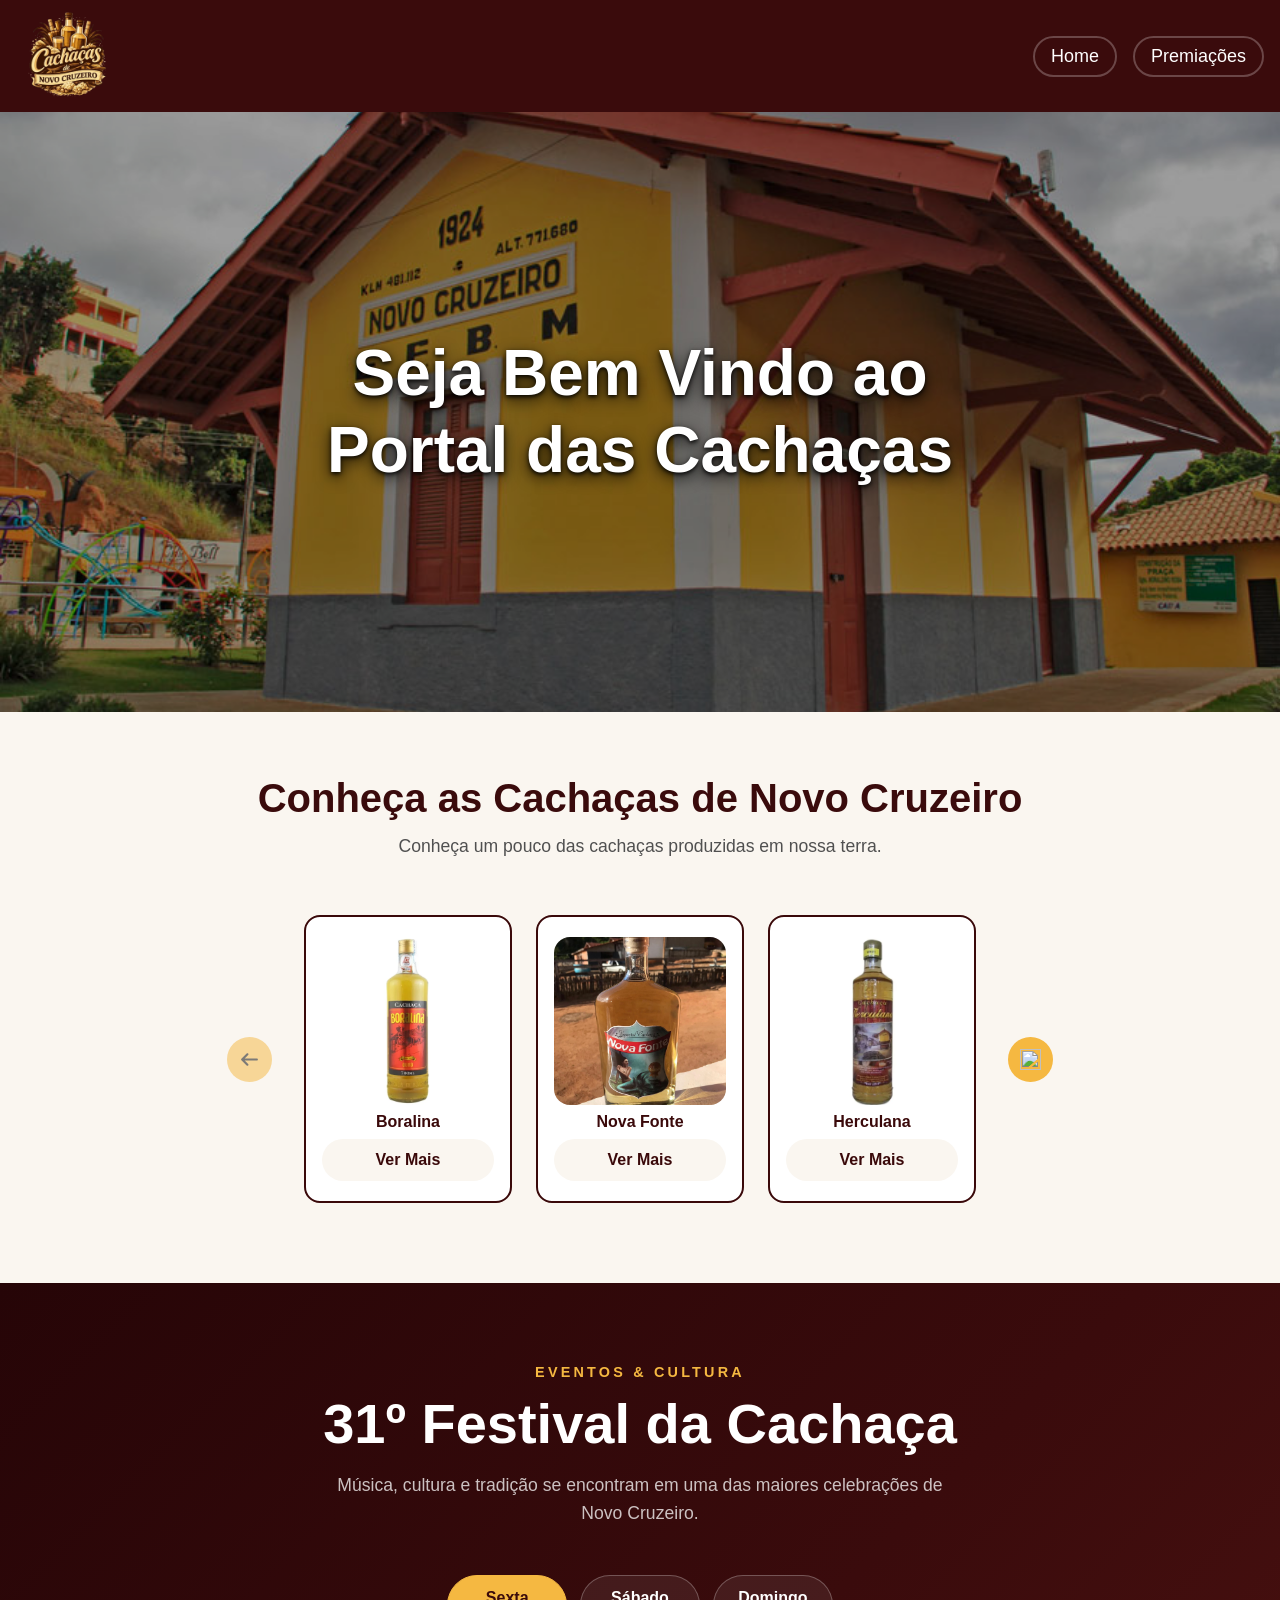
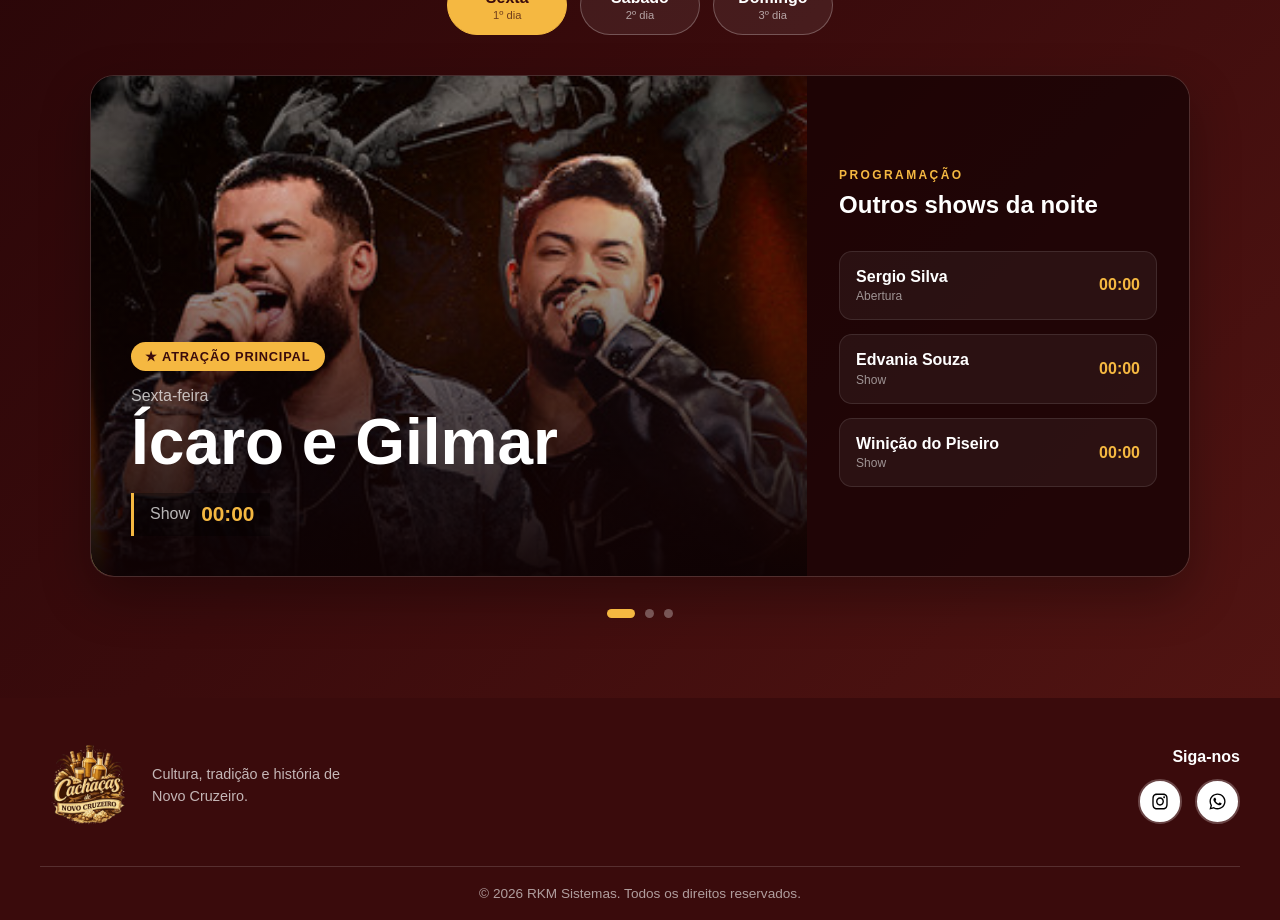
==== index.html @ fbee8ff4 "novos ajustes" ====
<!DOCTYPE html>
<html lang="pt-BR">

<head>
  <meta charset="UTF-8">

  <meta name="viewport" content="width=device-width, initial-scale=1.0">

  <title>Cachaças Novo Cruzeiro</title>
  <link rel="icon" href="./assets/img/logo.png" type="image/png"> 

  <link rel="stylesheet" href="assets/css/reset.css">

  <link rel="stylesheet" href="assets/css/style.css">

  <link rel="stylesheet" href="assets/css/responsivo.css">
</head>

<body>

  <!-- =========================
         HEADER
    ========================== -->

  <header class="header">

    <img src="./assets/img/logo.png" alt="Logo Cachaças Novo Cruzeiro">

    <nav>
      <ul class="menu">

        <li>
          <a href="../cachacas-main/index.html">
            Home
          </a>
        </li>

        <li>
          <a href="../cachacas-main/pages/premiation/premiation.php">
            Premiações
          </a>
        </li>

      </ul>
    </nav>

  </header>


  <!-- =========================
         CONTEÚDO PRINCIPAL
    ========================== -->

  <main class="desktop">

    <!-- =========================
             BANNER
        ========================== -->

    <section class="banner">

      <img src="./assets/img/Estação---antiga-EFBM---9692.jpg" alt="Estação antiga de Novo Cruzeiro">

      <h1 id="frase-dinamica">
        Seja Bem Vindo ao Portal das Cachaças
      </h1>

    </section>


    <!-- =========================
             SEÇÃO DAS CACHAÇAS
        ========================== -->

    <section class="cachacas-area">

      <div class="titulo-cachacas">

        <h2>
          Conheça as Cachaças de Novo Cruzeiro
        </h2>

        <p>
          Conheça um pouco das cachaças produzidas em nossa terra.
        </p>

      </div>


      <div class="container">

        <!-- SETA ESQUERDA -->

        <button class="go-back" type="button" aria-label="Ver cachaças anteriores">

          <img src="../cachacas-main/assets/icons/arrow-left.svg" alt="">

        </button>


        <!-- CARDS -->

        <section class="cachacas-section">

          <!-- BORALINA -->

          <article class="cards" style="--i: 1" id="cachacas">

            <img src="./assets/img/cachaca-boralina.webp" alt="Imagem da cachaça Boralina">

            <span>
              Boralina
            </span>

            <a class="ver-mais" href="./boralina.php">
              Ver Mais
            </a>

          </article>


          <!-- NOVA FONTE -->

          <article class="cards" style="--i: 2">

            <img src="./assets/img/cachaça-nova-fonte.jpg" alt="Imagem da cachaça Nova Fonte">

            <span>
              Nova Fonte
            </span>

            <a class="ver-mais" href="nova-fonte.php">
              Ver Mais
            </a>

          </article>


          <!-- HERCULANA -->

          <article class="cards" style="--i: 3">

            <img src="./assets/img/cachaca-herculana.webp" alt="Imagem da cachaça Herculana">

            <span>
              Herculana
            </span>

            <a class="ver-mais" href="./herculana.php">
              Ver Mais
            </a>

          </article>


          <!-- FORMOSINHA -->

          <article class="cards" style="--i: 4">

            <img src="./assets/img/cachaca-formosinha.jpg" alt="Imagem da cachaça Formosinha">

            <span>
              Formosinha
            </span>

            <a class="ver-mais" href="./formosinha.php">
              Ver Mais
            </a>

          </article>


          <!-- CARVALHO DE MINAS -->

          <article class="cards" style="--i: 5">

            <img src="./assets/img/cachaca-carvalho-de-minas.jpg" alt="Imagem da cachaça Carvalho de Minas">

            <span>
              Carvalho de Minas
            </span>

            <a class="ver-mais" href="./carvalho-minas.php">
              Ver Mais
            </a>

          </article>


          <!-- RIBEIRINHA -->

          <article class="cards" style="--i: 6">

            <img src="./assets/img/cachaca-ribeirinha.jpg" alt="Imagem da cachaça Ribeirinha">

            <span>
              Ribeirinha
            </span>

            <a class="ver-mais" href="./ribeirinha.php">
              Ver Mais
            </a>

          </article>

        </section>


        <!-- SETA DIREITA -->

        <button class="go-forward" type="button" aria-label="Ver próximas cachaças">

          <img src="../cachacas-main/assets/icons/arrow-right.svg" alt="">

        </button>

      </div>

    </section>

   <!-- =========================
     31º FESTIVAL DA CACHAÇA
========================== -->

<section class="festival-section" id="festival">

    <div class="festival-header">

        <span class="festival-subtitulo">
            Eventos & Cultura
        </span>

        <h2>
            31º Festival da Cachaça
        </h2>

        <p>
            Música, cultura e tradição se encontram em uma das
            maiores celebrações de Novo Cruzeiro.
        </p>

    </div>


    <!-- DIAS DO FESTIVAL -->

    <div
    class="festival-days"
    role="tablist"
    aria-label="Dias do Festival da Cachaça"
>

    <button
        class="festival-day active"
        type="button"
        data-festival-index="0"
    >
        <span>Sexta</span>
        <small>1º dia</small>
    </button>

    <button
        class="festival-day"
        type="button"
        data-festival-index="1"
    >
        <span>Sábado</span>
        <small>2º dia</small>
    </button>

    <button
        class="festival-day"
        type="button"
        data-festival-index="2"
    >
        <span>Domingo</span>
        <small>3º dia</small>
    </button>

</div>

    <!-- PROGRAMAÇÃO -->

    <div
        class="festival-showcase"
        id="festival-showcase"
        aria-live="polite"
    >

        <!-- ATRAÇÃO PRINCIPAL -->

        <div class="festival-main">

            <img
                id="festival-main-image"
                src="./assets/img/artistas/artista-quinta.jpg"
                alt="Atração principal do primeiro dia do festival"
            >

            <div class="festival-main-overlay"></div>


            <div class="festival-main-content">

                <span class="festival-badge">
                    ★ Atração principal
                </span>

                <p
                    class="festival-current-day"
                    id="festival-current-day"
                >
                    Quinta-feira
                </p>

                <h3 id="festival-main-name">
                    Nome do Artista Principal
                </h3>

                <div class="festival-time">

                    <span>
                        Show
                    </span>

                    <strong id="festival-main-time">
                        23:30
                    </strong>

                </div>

            </div>

        </div>


        <!-- OUTRAS ATRAÇÕES -->

        <div class="festival-other-shows">

            <div class="festival-other-header">

                <span>
                    Programação
                </span>

                <h3>
                    Outros shows da noite
                </h3>

            </div>


            <div
                class="festival-lineup"
                id="festival-lineup"
            >

                <!-- JavaScript coloca os artistas aqui -->

            </div>

        </div>

    </div>


    <!-- INDICADORES -->
<div class="festival-indicators">

    <button
        class="festival-indicator active"
        type="button"
        data-festival-index="0"
        aria-label="Ver sexta-feira"
    ></button>

    <button
        class="festival-indicator"
        type="button"
        data-festival-index="1"
        aria-label="Ver sábado"
    ></button>

    <button
        class="festival-indicator"
        type="button"
        data-festival-index="2"
        aria-label="Ver domingo"
    ></button>

</div>

</section>

  </main>


  <!-- =========================
         FOOTER
    ========================== -->

  <footer class="footer">

    <div class="footer-content">

        <div class="footer-brand">

            <img
                src="./assets/img/logo.png"
                alt="Logo Cachaças Novo Cruzeiro"
            >

            <p>
                Cultura, tradição e história
                de Novo Cruzeiro.
            </p>

        </div>


        <div class="footer-social">

            <h2>
                Siga-nos
            </h2>

            <nav class="social">

                <a
                    href="https://www.instagram.com/rkmsistemas?igsi=MTI2MW9oZWFxM2pxcg%3D%3D" target="_blank"
                    aria-label="Instagram"
                >
                    <img
                        src="./assets/icons/instagram.svg"
                        alt=""
                    >
                </a>

                <a
                    href="https://wa.me/5533988326434?text=Ol%C3%A1!%20Vim%20pelo%20site%20das%20cacha%C3%A7as!%20Gostaria%20de%20mais%20algumas%20infoma%C3%A7%C3%B5es." target="_blank"
                    aria-label="WhatsApp"
                >
                    <img
                        src="./assets/icons/whatsapp.svg"
                        alt=""
                    >
                </a>

            </nav>

        </div>

    </div>


    <div class="footer-bottom">

        <p>
            © 2026 RKM Sistemas.
            Todos os direitos reservados.
        </p>

    </div>

</footer>


  <script src="./assets/js/script.js"></script>
  <script src="./assets/js/eventos.js"></script>

</body>

</html>
---- assets/css/style.css ----
/* =========================
   ANIMAÇÕES
========================= */

@keyframes fade-in {

    from {
        opacity: 0;
        transform: translateX(25rem);
    }

    to {
        opacity: 1;
        transform: translateX(0);
    }

}


/* =========================
   CONFIGURAÇÕES GERAIS
========================= */

html,
body {
    min-height: 100%;
}

body {
    min-height: 100vh;

    display: flex;
    flex-direction: column;

    background-color: rgb(250, 246, 240);
}

main {
    flex: 1;
    width: 100%;
}

main.smartphone {
    display: none;
}


/* =========================
   HEADER
========================= */

.header {

    width: 100%;
    height: 7rem;

    display: flex;
    justify-content: space-between;
    align-items: center;

    padding-inline: 1rem;

    background-color: rgb(58, 11, 12);

    position: relative;
    z-index: 10;
}


.header > img {

    width: 6.4rem;

}


.header nav .menu {

    display: flex;
    align-items: center;

    gap: 1rem;

}


.header nav .menu li {

    list-style: none;

}


.header nav .menu a {

    display: block;

    padding: 0.5rem 1rem;

    border: 2px solid rgb(107, 70, 71);

    border-radius: 1.5rem;

    background-color: rgb(58, 11, 12);

    color: white;

    font-size: 1.125rem;

    text-decoration: none;

    transition:
        transform 0.1s ease-in-out,
        box-shadow 0.1s ease-in-out,
        color 0.1s ease-in-out;
}


.header nav .menu a:hover {

    transform: scale(1.05);

    box-shadow:
        4px 4px 5px
        rgba(255, 255, 255, 0.2);

    color: rgb(245, 184, 65);

}


/* =========================
   BANNER
========================= */

.banner {

    position: relative;

    width: 100%;

    height: 600px;

    overflow: hidden;

    display: flex;
    align-items: center;
    justify-content: center;

    text-align: center;

}


/* IMAGEM DO BANNER */

.banner > img {

    position: absolute;

    inset: 0;

    width: 100%;
    height: 100%;

    object-fit: cover;

    object-position: center;

    z-index: 0;

}


/* CAMADA ESCURA */

.banner::before {

    content: "";

    position: absolute;

    inset: 0;

    width: 100%;
    height: 100%;

    background:
        rgba(0, 0, 0, 0.38);

    z-index: 1;

}


/* TEXTO DO BANNER */

#frase-dinamica {

    position: relative;

    z-index: 2;

    width: 800px;
    max-width: 90%;

    margin: 0 auto;

    padding: 1rem;

    color: white;

    font-size:
        clamp(2rem, 5vw, 4rem);

    font-weight: bold;

    line-height: 1.2;

    text-shadow:
        0 2px 4px
        rgba(0, 0, 0, 0.9),

        0 5px 15px
        rgba(0, 0, 0, 0.8);

    transition:
        opacity 0.5s ease,
        transform 0.5s ease;

}


/* usado pelo JavaScript
   para troca das frases */

#frase-dinamica.fade-out {

    opacity: 0;

    transform:
        translateY(10px);

}


/* =========================
   ÁREA DAS CACHAÇAS
========================= */

.cachacas-area {

    width: 100%;

    padding:
        4rem 1rem;

    background-color:
        rgb(250, 246, 240);

}


/* =========================
   TÍTULO DA SEÇÃO
========================= */

.titulo-cachacas {

    width: 100%;

    max-width: 900px;

    margin:
        0 auto 2.5rem;

    text-align: center;

}


.titulo-cachacas h2 {

    margin-bottom: 0.75rem;

    color:
        rgb(58, 11, 12);

    font-size:
        clamp(1.8rem, 4vw, 2.5rem);

}


.titulo-cachacas p {

    color:
        rgb(80, 80, 80);

    font-size: 1.1rem;

    line-height: 1.5;

}


/* =========================
   CONTAINER DO CARROSSEL
========================= */

.cachacas-area .container {

    width: 100%;

    display: flex;

    justify-content: center;
    align-items: center;

    gap: 1rem;

    margin: 0 auto;


}


/* =========================
   BOTÕES DE NAVEGAÇÃO
========================= */

.go-back,
.go-forward {

    flex-shrink: 0;

    width: 2.8rem;
    height: 2.8rem;

    padding: 0.6rem;

    display: flex;
    justify-content: center;
    align-items: center;

    border: 2px solid transparent;

    border-radius: 50%;

    background-color:
        rgb(245, 184, 65);

    cursor: pointer;

    transition:
        transform 0.15s ease,
        border-color 0.15s ease,
        box-shadow 0.15s ease;

}


.go-back img,
.go-forward img {

    width: 100%;
    height: 100%;

}


.go-back:hover,
.go-forward:hover {

    transform: scale(1.1);

    border-color:
        rgb(58, 11, 12);

    box-shadow:
        0 3px 8px
        rgba(0, 0, 0, 0.2);

}


/* =========================
   SEÇÃO DOS CARDS
========================= */

.cachacas-section {

    display: flex;

    gap: 1.5rem;

    overflow: hidden;

    max-width: 45rem;

    padding: 1rem;

}


/* =========================
   CARDS
========================= */

.cards {

    flex:
        0 0
        calc(33.333% - 1rem);

    min-width: 13rem;

    height: 18rem;

    padding:
        1.25rem 1rem;

    display: flex;
    flex-direction: column;
    align-items: center;

    border:
        2px solid
        rgb(58, 9, 10);

    border-radius: 1rem;

    background-color: white;

    transition:
        transform 0.15s ease,
        box-shadow 0.15s ease;

}


.cards:hover {

    transform:
        translateY(-3px);

    box-shadow:
        4px 4px 10px
        rgba(0, 0, 0, 0.15);

}


/* =========================
   ANIMAÇÃO DOS CARDS
========================= */

.cards.fade-in {

    opacity: 0;

    animation:
        fade-in
        0.4s
        ease-in-out
        forwards;

}


/* =========================
   IMAGEM DOS CARDS
========================= */

.cards > img {

    width: 100%;

    height: 10.5rem;

    object-fit: cover;

    border-radius: 1rem;

    margin-bottom: 0.5rem;

}


/* =========================
   NOME DA CACHAÇA
========================= */

.cards span {

    color:
        rgb(58, 9, 10);

    font-size: 1rem;

    font-weight: bold;

    text-align: center;

}


/* =========================
   BOTÃO VER MAIS
========================= */

.ver-mais {

    width: 100%;

    margin-top: 0.5rem;

    padding:
        0.75rem 1rem;

    border: none;

    border-radius: 1.5rem;

    background-color:
        rgb(250, 246, 240);

    color:
        rgb(58, 9, 10);

    font-weight: bold;

    text-align: center;

    text-decoration: none;

    transition:
        background-color 0.15s ease,
        transform 0.15s ease,
        box-shadow 0.15s ease,
        color 0.15s ease;

}


.ver-mais:hover {

    background-color:
        rgb(58, 11, 12);

    color: white;

    transform:
        scale(1.05);

    box-shadow:
        4px 4px 5px
        rgba(0, 0, 0, 0.3);

}


/* ==========================================
   FESTIVAL DA CACHAÇA
========================================== */

.festival-section {

    width: 100%;

    padding: 5rem 1.5rem;

    background:
        linear-gradient(
            135deg,
            rgb(38, 5, 7),
            rgb(58, 11, 12),
            rgb(81, 20, 18)
        );

    color: white;

    overflow: hidden;
}


/* ==========================================
   CABEÇALHO
========================================== */

.festival-header {

    width: 100%;

    max-width: 900px;

    margin:
        0 auto 3rem;

    text-align: center;
}


.festival-subtitulo {

    display: inline-block;

    margin-bottom: 0.8rem;

    color:
        rgb(245, 184, 65);

    font-size: 0.9rem;

    font-weight: bold;

    text-transform: uppercase;

    letter-spacing: 0.2rem;
}


.festival-header h2 {

    margin-bottom: 1rem;

    color: white;

    font-size:
        clamp(2rem, 5vw, 3.5rem);

    line-height: 1.1;
}


.festival-header p {

    max-width: 650px;

    margin: 0 auto;

    color:
        rgba(255, 255, 255, 0.75);

    font-size: 1.1rem;

    line-height: 1.6;
}


/* ==========================================
   BOTÕES DOS DIAS
========================================== */

.festival-days {

    max-width: 900px;

    margin:
        0 auto 2.5rem;

    display: flex;

    justify-content: center;

    gap: 0.8rem;

    flex-wrap: wrap;
}


.festival-day {

    min-width: 120px;

    padding:
        0.8rem 1.4rem;

    border:
        1px solid
        rgba(255, 255, 255, 0.25);

    border-radius: 2rem;

    background:
        rgba(255, 255, 255, 0.07);

    color: white;

    cursor: pointer;

    display: flex;

    flex-direction: column;

    align-items: center;

    transition:
        background-color 0.25s ease,
        color 0.25s ease,
        transform 0.25s ease,
        border-color 0.25s ease;
}


.festival-day span {

    font-size: 1rem;

    font-weight: bold;
}


.festival-day small {

    margin-top: 0.15rem;

    color:
        rgba(255, 255, 255, 0.6);

    font-size: 0.7rem;
}


.festival-day:hover {

    transform:
        translateY(-3px);

    border-color:
        rgb(245, 184, 65);
}


.festival-day.active {

    background:
        rgb(245, 184, 65);

    border-color:
        rgb(245, 184, 65);

    color:
        rgb(58, 11, 12);
}


.festival-day.active small {

    color:
        rgba(58, 11, 12, 0.7);
}


/* ==========================================
   CONTEÚDO PRINCIPAL
========================================== */

.festival-showcase {

    width: 100%;

    max-width: 1100px;

    min-height: 500px;

    margin: 0 auto;

    display: grid;

    grid-template-columns:
        1.5fr 0.8fr;

    overflow: hidden;

    border:
        1px solid
        rgba(255, 255, 255, 0.15);

    border-radius: 1.5rem;

    background:
        rgba(0, 0, 0, 0.25);

    box-shadow:
        0 20px 50px
        rgba(0, 0, 0, 0.3);
}


/* ==========================================
   ATRAÇÃO PRINCIPAL
========================================== */

.festival-main {

    position: relative;

    min-height: 500px;

    overflow: hidden;
}


.festival-main > img {

    position: absolute;

    inset: 0;

    width: 100%;

    height: 100%;

    object-fit: cover;

    object-position: center;

    transition:
        transform 0.8s ease,
        opacity 0.4s ease;
}


.festival-main-overlay {

    position: absolute;

    inset: 0;

    background:
        linear-gradient(
            to top,
            rgba(15, 2, 3, 0.98) 0%,
            rgba(15, 2, 3, 0.65) 40%,
            rgba(15, 2, 3, 0.15) 80%
        );
}


.festival-main-content {

    position: absolute;

    left: 0;

    bottom: 0;

    z-index: 2;

    width: 100%;

    padding:
        2.5rem;

    transition:
        opacity 0.35s ease,
        transform 0.35s ease;
}


.festival-badge {

    display: inline-block;

    margin-bottom: 1rem;

    padding:
        0.45rem 0.9rem;

    border-radius: 2rem;

    background:
        rgb(245, 184, 65);

    color:
        rgb(58, 11, 12);

    font-size: 0.8rem;

    font-weight: bold;

    text-transform: uppercase;

    letter-spacing: 0.05rem;
}


.festival-current-day {

    margin-bottom: 0.3rem;

    color:
        rgba(255, 255, 255, 0.7);

    font-size: 1rem;
}


.festival-main-content h3 {

    max-width: 650px;

    margin-bottom: 1.2rem;

    color: white;

    font-size:
        clamp(2rem, 5vw, 4rem);

    line-height: 1;
}


/* ==========================================
   HORÁRIO
========================================== */

.festival-time {

    display: inline-flex;

    align-items: center;

    gap: 0.7rem;

    padding:
        0.6rem 1rem;

    border-left:
        3px solid
        rgb(245, 184, 65);

    background:
        rgba(0, 0, 0, 0.3);
}


.festival-time span {

    color:
        rgba(255, 255, 255, 0.7);
}


.festival-time strong {

    color:
        rgb(245, 184, 65);

    font-size: 1.3rem;
}


/* ==========================================
   OUTRAS ATRAÇÕES
========================================== */

.festival-other-shows {

    padding:
        2.5rem 2rem;

    background:
        rgba(26, 3, 5, 0.75);

    display: flex;

    flex-direction: column;

    justify-content: center;
}


.festival-other-header {

    margin-bottom: 2rem;
}


.festival-other-header > span {

    color:
        rgb(245, 184, 65);

    font-size: 0.75rem;

    font-weight: bold;

    text-transform: uppercase;

    letter-spacing: 0.15rem;
}


.festival-other-header h3 {

    margin-top: 0.5rem;

    color: white;

    font-size: 1.5rem;
}


/* ==========================================
   LISTA DE SHOWS
========================================== */

.festival-lineup {

    display: flex;

    flex-direction: column;

    gap: 0.9rem;
}


.festival-artist {

    padding:
        1rem;

    display: flex;

    align-items: center;

    justify-content: space-between;

    gap: 1rem;

    border:
        1px solid
        rgba(255, 255, 255, 0.1);

    border-radius: 0.8rem;

    background:
        rgba(255, 255, 255, 0.05);

    opacity: 0;

    transform:
        translateX(25px);

    animation:
        festivalArtistEntry
        0.45s ease
        forwards;
}


.festival-artist:hover {

    border-color:
        rgba(245, 184, 65, 0.5);

    background:
        rgba(245, 184, 65, 0.08);
}


.festival-artist-name {

    display: flex;

    flex-direction: column;

    gap: 0.2rem;
}


.festival-artist-name strong {

    color: white;

    font-size: 1rem;
}


.festival-artist-name span {

    color:
        rgba(255, 255, 255, 0.55);

    font-size: 0.75rem;
}


.festival-artist-time {

    color:
        rgb(245, 184, 65);

    font-weight: bold;

    white-space: nowrap;
}


/* ==========================================
   ANIMAÇÃO DOS ARTISTAS
========================================== */

@keyframes festivalArtistEntry {

    from {

        opacity: 0;

        transform:
            translateX(25px);

    }

    to {

        opacity: 1;

        transform:
            translateX(0);

    }

}


/* ==========================================
   TROCA DO DIA
========================================== */

.festival-showcase.is-changing
.festival-main-content {

    opacity: 0;

    transform:
        translateY(20px);
}


.festival-showcase.is-changing
.festival-main > img {

    opacity: 0.4;

    transform:
        scale(1.04);
}


/* ==========================================
   INDICADORES
========================================== */

.festival-indicators {

    margin-top: 2rem;

    display: flex;

    justify-content: center;

    gap: 0.6rem;
}


.festival-indicator {

    width: 9px;

    height: 9px;

    padding: 0;

    border: none;

    border-radius: 50%;

    background:
        rgba(255, 255, 255, 0.3);

    cursor: pointer;

    transition:
        width 0.3s ease,
        border-radius 0.3s ease,
        background-color 0.3s ease;
}


.festival-indicator.active {

    width: 28px;

    border-radius: 1rem;

    background:
        rgb(245, 184, 65);
}


/* ==========================================
   RESPONSIVIDADE FESTIVAL
========================================== */

@media (max-width: 850px) {

    .festival-showcase {

        grid-template-columns: 1fr;

    }


    .festival-main {

        min-height: 450px;

    }


    .festival-other-shows {

        padding:
            2rem 1.5rem;

    }

}


@media (max-width: 600px) {

    .festival-section {

        padding:
            4rem 1rem;

    }


    .festival-days {

        display: grid;

        grid-template-columns:
            repeat(2, 1fr);

    }


    .festival-day {

        width: 100%;

        min-width: 0;

    }


    .festival-main {

        min-height: 420px;

    }


    .festival-main-content {

        padding:
            1.5rem;

    }


    .festival-main-content h3 {

        font-size:
            clamp(2rem, 10vw, 3rem);

    }


    .festival-other-shows {

        padding:
            2rem 1rem;

    }

}









/* =========================
   FOOTER
========================= */

.footer {

    width: 100%;

    padding:
        2.5rem 2rem 1.2rem;

    background-color:
        rgb(58, 11, 12);

    color: white;
}


/* PARTE SUPERIOR */

.footer-content {

    width: 100%;

    max-width: 1200px;

    margin: 0 auto;

    display: flex;

    justify-content: space-between;
    align-items: center;

    gap: 2rem;
}


/* =========================
   LOGO
========================= */

.footer-brand {

    display: flex;

    align-items: center;

    gap: 1rem;
}


.footer-brand img {

    width: 6rem;

    height: auto;
}


.footer-brand p {

    max-width: 200px;

    color:
        rgba(255, 255, 255, 0.7);

    font-size: 0.9rem;

    line-height: 1.5;
}


/* =========================
   REDES SOCIAIS
========================= */

.footer-social {

    display: flex;

    flex-direction: column;

    align-items: flex-end;

    gap: 0.8rem;
}


.footer-social h2 {
    

    margin: 0;

    color: white;

    font-size: 1rem;

    font-weight: bold;
}


.social {

    display: flex;

    align-items: center;

    gap: 0.8rem;

    padding: 0;
}


.social a {

    width: 2.8rem;

    height: 2.8rem;

    display: flex;

    justify-content: center;
    align-items: center;

    border:
        2px solid
        rgb(107, 70, 71);

    border-radius: 50%;

    background-color: white;

    transition:
        transform 0.2s ease,
        border-color 0.2s ease,
        background-color 0.2s ease;
}


.social a:hover {

    transform:
        translateY(-3px);

    border-color:
        rgb(245, 184, 65);

    background-color:
        rgb(245, 184, 65);
}


.social img {

    width: 1.4rem;

    height: 1.4rem;
}


/* =========================
   PARTE INFERIOR
========================= */

.footer-bottom {

    width: 100%;

    max-width: 1200px;

    margin:
        2rem auto 0;

    padding-top: 1.2rem;

    border-top:
        1px solid
        rgba(255, 255, 255, 0.15);

    text-align: center;
}


.footer-bottom p {

    color:
        rgba(255, 255, 255, 0.6);

    font-size: 0.85rem;
}


/* =========================
   RESPONSIVO
========================= */

@media (max-width: 650px) {

    .footer {

        padding:
            2rem 1rem 1rem;
    }


    .footer-content {

        flex-direction: column;

        text-align: center;
    }


    .footer-brand {

        flex-direction: column;
    }


    .footer-brand p {

        max-width: 320px;
    }


    .footer-social {

        align-items: center;
    }


    .footer-bottom {

        margin-top: 1.5rem;
    }

}
---- assets/css/responsivo.css ----
@media screen and (max-width:720px){

/* Header */
.header {
   display: flex;
   flex-direction: column;
   height: 10rem;
}

.header nav .menu a {
    background-color: rgb(58, 11, 12);
    color: white;
    border: 2px solid rgb(107, 70, 71);
    padding: .5rem 1rem;
    border-radius: 1.5rem;
    transition: all .1s ease-in-out;
    margin-bottom: 2rem;
}

.imagem-principal{
    display: none;
}
}
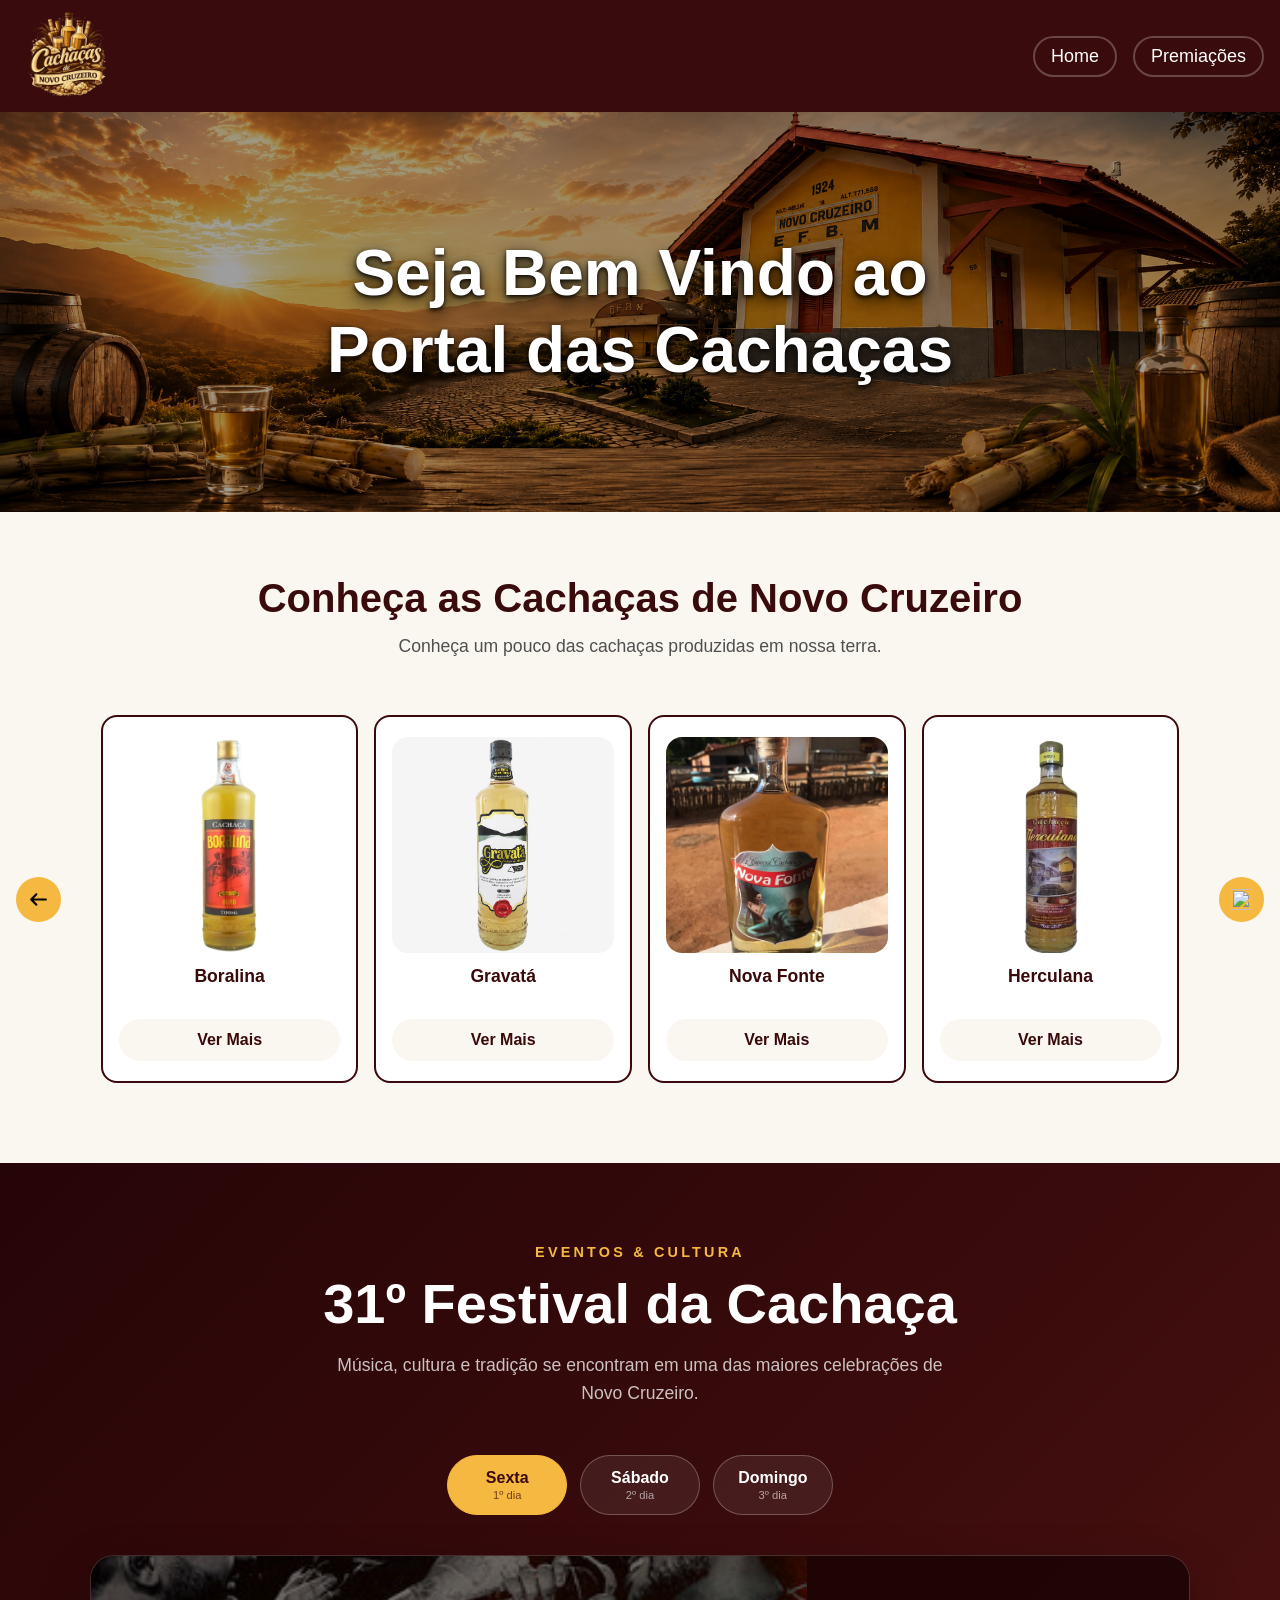
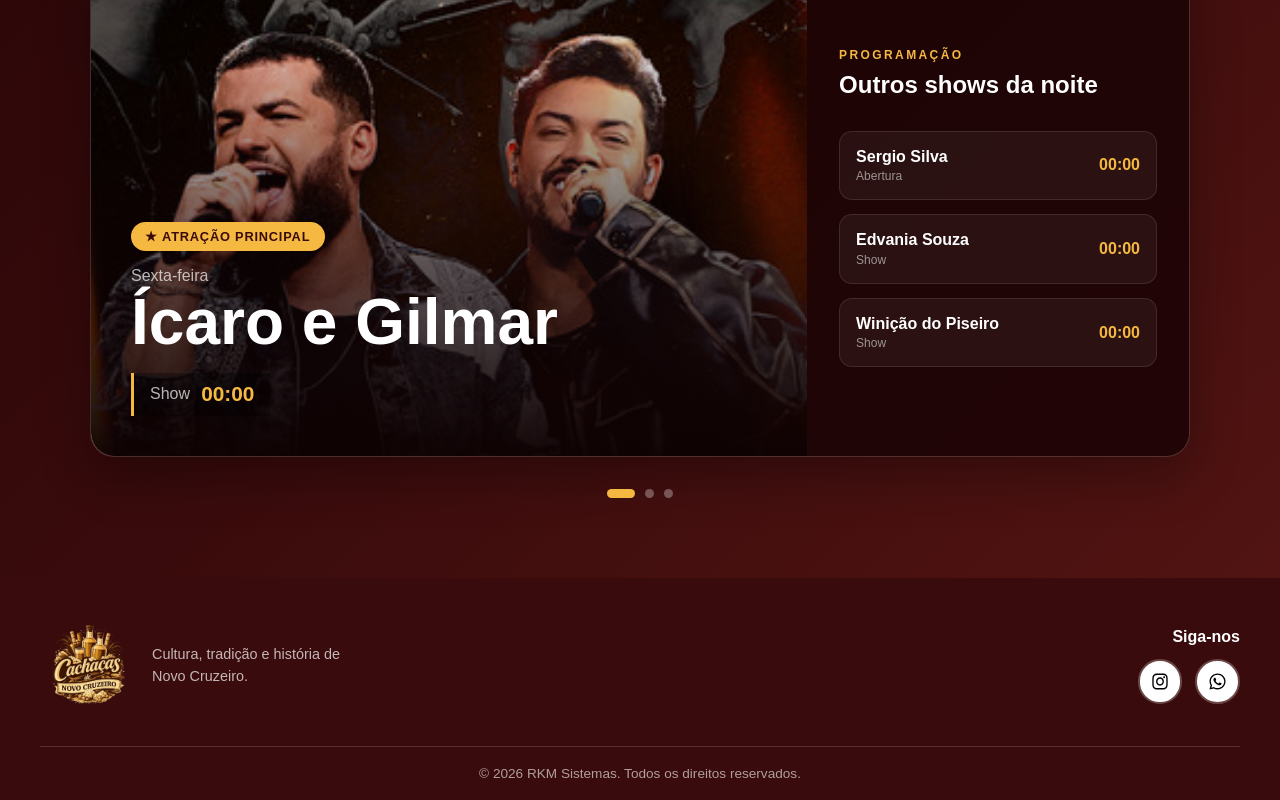
==== commit f3462172: "add novas cachaças e melhorias no site" ====
--- a/index.html
+++ b/index.html
@@ -59,7 +59,7 @@
 
     <section class="banner">
 
-      <img src="./assets/img/Estação---antiga-EFBM---9692.jpg" alt="Estação antiga de Novo Cruzeiro">
+      <img src="./assets/img/artistas/Banner.png" alt="Estação antiga de Novo Cruzeiro">
 
       <h1 id="frase-dinamica">
         Seja Bem Vindo ao Portal das Cachaças
@@ -118,6 +118,22 @@
 
           </article>
 
+          <!-- Gravatá -->
+
+          <article class="cards" style="--i: 1" id="cachacas">
+
+            <img src="./assets/img/cachaca-gravata-ouro-700ml-00615_1.webp" alt="Imagem da cachaça Gravatá">
+
+            <span>
+              Gravatá
+            </span>
+
+            <a class="ver-mais" href="./Gravata.php">
+              Ver Mais
+            </a>
+
+          </article>
+
 
           <!-- NOVA FONTE -->
 
@@ -198,6 +214,38 @@
             </span>
 
             <a class="ver-mais" href="./ribeirinha.php">
+              Ver Mais
+            </a>
+
+          </article>
+
+          <!-- Barreiro -->
+
+          <article class="cards" style="--i: 6">
+
+            <img src="./assets/img/cachaca-barreiro.jpg" alt="Imagem da cachaça Barreiro">
+
+            <span>
+              Barreiro
+            </span>
+
+            <a class="ver-mais" href="./barreiro.php">
+              Ver Mais
+            </a>
+
+          </article>
+
+          <!-- Coragem -->
+
+          <article class="cards" style="--i: 6">
+
+            <img src="./assets/img/artistas/Coragem.png" alt="Imagem da cachaça Coragem">
+
+            <span>
+              Coragem
+            </span>
+
+            <a class="ver-mais" href="./Coragem.php">
               Ver Mais
             </a>
 
--- a/assets/css/style.css
+++ b/assets/css/style.css
@@ -139,7 +139,7 @@
 
     width: 100%;
 
-    height: 600px;
+    height: 400px;
 
     overflow: hidden;
 
@@ -163,7 +163,9 @@
     width: 100%;
     height: 100%;
 
-    object-fit: cover;
+    /* background-size: cover; */
+
+    object-fit:cover;
 
     object-position: center;
 
@@ -309,19 +311,15 @@
 ========================= */
 
 .cachacas-area .container {
-
-    width: 100%;
-
-    display: flex;
-
+    width: 100%;
+
+    display: flex;
     justify-content: center;
     align-items: center;
 
-    gap: 1rem;
+    gap: 1.5rem;
 
     margin: 0 auto;
-
-
 }
 
 
@@ -389,101 +387,95 @@
 ========================= */
 
 .cachacas-section {
-
-    display: flex;
-
-    gap: 1.5rem;
+    display: flex;
+
+    gap: 1rem;
 
     overflow: hidden;
 
-    max-width: 45rem;
+    width: 100%;
+    max-width: 70rem;
 
     padding: 1rem;
-
-}
-
-
-/* =========================
-   CARDS
+}
+
+
+/* =========================
+   CARD DA CACHAÇA
 ========================= */
 
 .cards {
-
-    flex:
-        0 0
-        calc(33.333% - 1rem);
-
-    min-width: 13rem;
-
-    height: 18rem;
-
-    padding:
-        1.25rem 1rem;
+    flex: 1 1 0;
+
+    min-width: 0;
+    height: 23rem;
+
+    padding: 1.25rem 1rem;
+
+    background-color: white;
+
+    border: 2px solid rgb(58, 9, 10);
+    border-radius: 1rem;
 
     display: flex;
     flex-direction: column;
     align-items: center;
 
-    border:
-        2px solid
-        rgb(58, 9, 10);
+    box-sizing: border-box;
+
+    overflow: hidden;
+
+    transition:
+        transform 0.2s ease,
+        box-shadow 0.2s ease;
+}
+
+
+.cards:hover {
+    transform: translateY(-4px);
+
+    box-shadow:
+        0 8px 20px
+        rgba(0, 0, 0, 0.15);
+}
+
+
+/* =========================
+   ANIMAÇÃO DOS CARDS
+========================= */
+
+.cards.fade-in {
+    animation: cachacaEntrada 0.5s ease forwards;
+}
+
+@keyframes cachacaEntrada {
+
+    from {
+        opacity: 0;
+        transform: translateX(40px);
+    }
+
+    to {
+        opacity: 1;
+        transform: translateX(0);
+    }
+
+}
+
+
+/* =========================
+   IMAGEM DOS CARDS
+========================= */
+
+.cards > img {
+    width: 100%;
+    height: 13.5rem;
+
+    object-fit: cover;
 
     border-radius: 1rem;
 
-    background-color: white;
-
-    transition:
-        transform 0.15s ease,
-        box-shadow 0.15s ease;
-
-}
-
-
-.cards:hover {
-
-    transform:
-        translateY(-3px);
-
-    box-shadow:
-        4px 4px 10px
-        rgba(0, 0, 0, 0.15);
-
-}
-
-
-/* =========================
-   ANIMAÇÃO DOS CARDS
-========================= */
-
-.cards.fade-in {
-
-    opacity: 0;
-
-    animation:
-        fade-in
-        0.4s
-        ease-in-out
-        forwards;
-
-}
-
-
-/* =========================
-   IMAGEM DOS CARDS
-========================= */
-
-.cards > img {
-
-    width: 100%;
-
-    height: 10.5rem;
-
-    object-fit: cover;
-
-    border-radius: 1rem;
-
-    margin-bottom: 0.5rem;
-
+    margin-bottom: 0.8rem;
 }
 
 
@@ -492,71 +484,58 @@
 ========================= */
 
 .cards span {
-
-    color:
-        rgb(58, 9, 10);
-
-    font-size: 1rem;
-
+    color: rgb(58, 9, 10);
+
+    font-size: 1.1rem;
     font-weight: bold;
 
     text-align: center;
-
-}
-
+}
 
 /* =========================
    BOTÃO VER MAIS
 ========================= */
 
 .ver-mais {
-
-    width: 100%;
-
-    margin-top: 0.5rem;
-
-    padding:
-        0.75rem 1rem;
+    width: 100%;
+
+    padding: 0.75rem 1rem;
+
+    /* joga o botão para o final do card */
+    margin-top: auto;
 
     border: none;
-
     border-radius: 1.5rem;
 
-    background-color:
-        rgb(250, 246, 240);
-
-    color:
-        rgb(58, 9, 10);
+    background-color: rgb(250, 246, 240);
+
+    color: rgb(58, 9, 10);
 
     font-weight: bold;
 
     text-align: center;
-
     text-decoration: none;
+
+    box-sizing: border-box;
 
     transition:
         background-color 0.15s ease,
         transform 0.15s ease,
         box-shadow 0.15s ease,
         color 0.15s ease;
-
 }
 
 
 .ver-mais:hover {
-
-    background-color:
-        rgb(58, 11, 12);
+    background-color: rgb(58, 11, 12);
 
     color: white;
 
-    transform:
-        scale(1.05);
+    transform: scale(1.03);
 
     box-shadow:
         4px 4px 5px
         rgba(0, 0, 0, 0.3);
-
 }
 
 
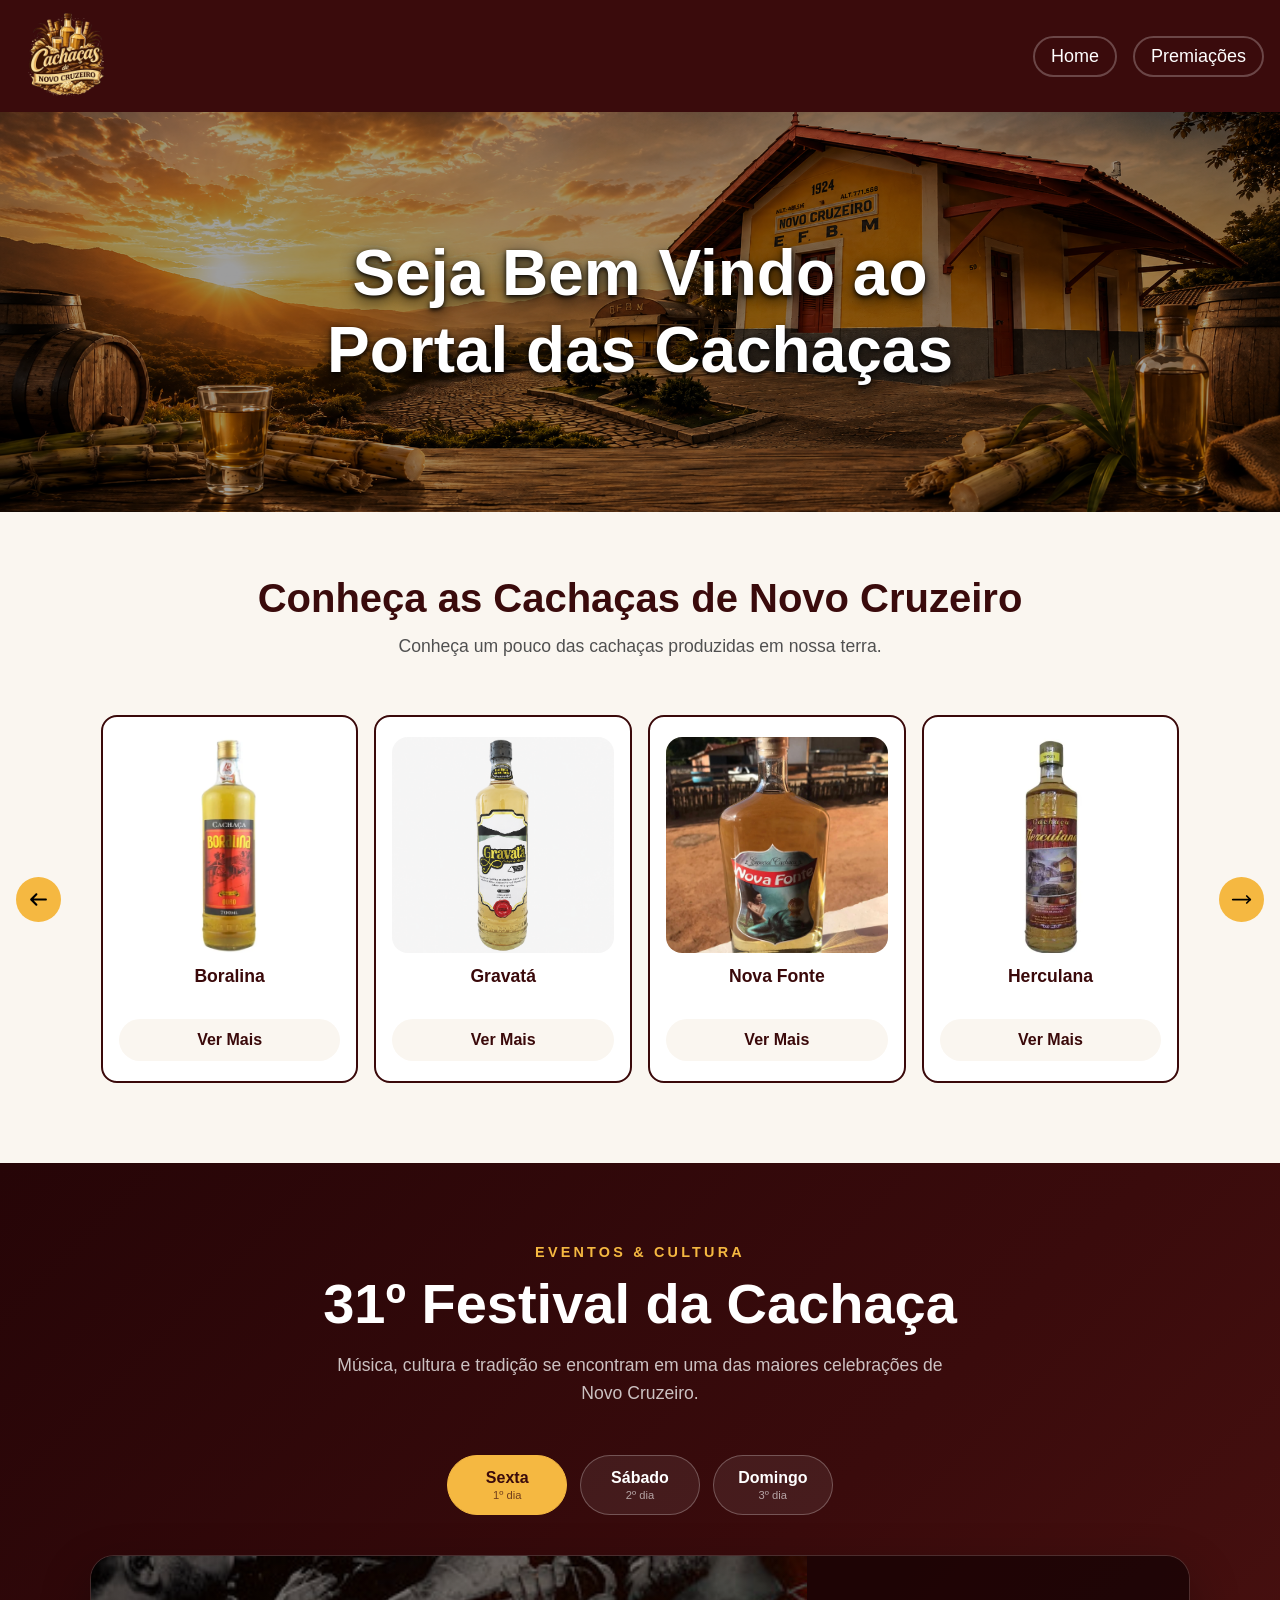
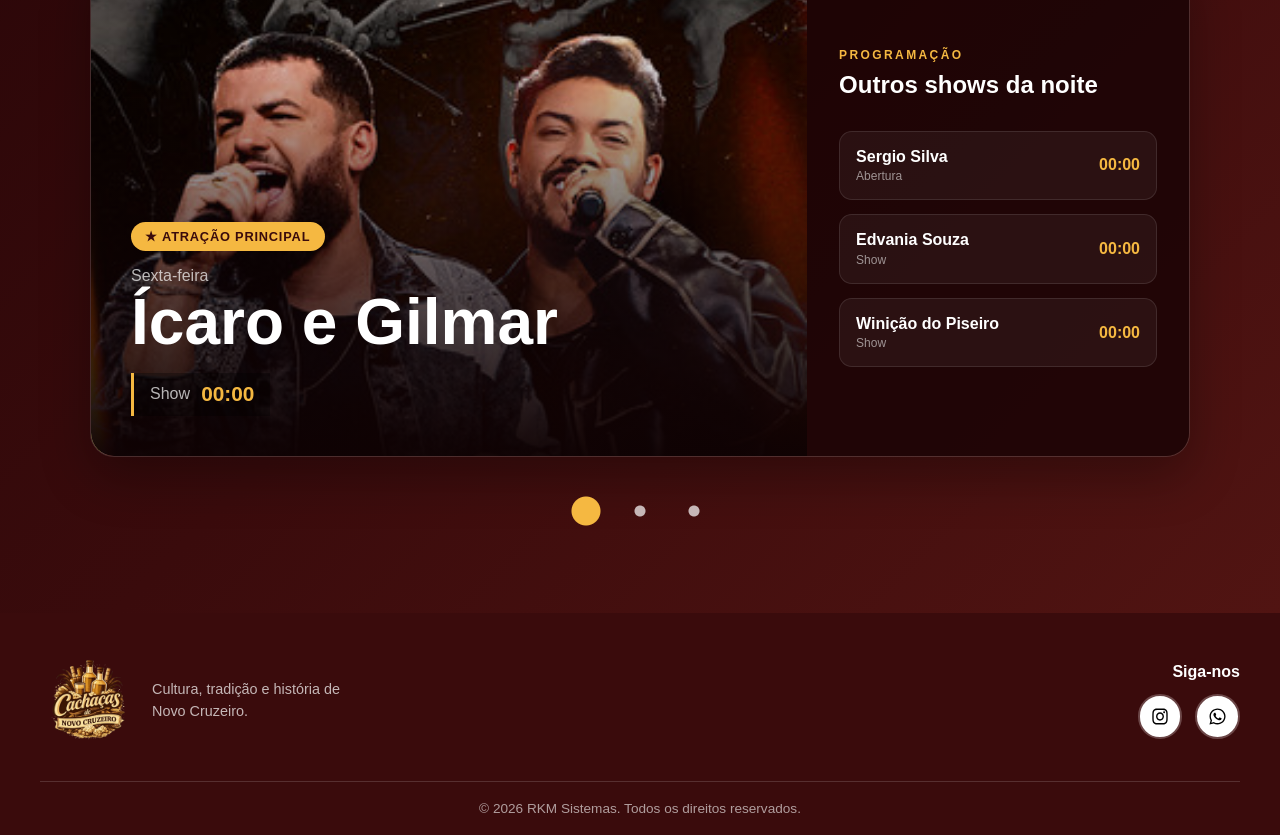
==== commit b6049930: "Melhorias em Accessibility, Best Practices e SEO" ====
--- a/index.html
+++ b/index.html
@@ -6,7 +6,15 @@
 
   <meta name="viewport" content="width=device-width, initial-scale=1.0">
 
-  <title>Cachaças Novo Cruzeiro</title>
+  <title>Cachaças de Novo Cruzeiro | História, Cultura e Festival</title>
+  <meta name="description" content="Conheça as cachaças de Novo Cruzeiro, seus produtores, histórias, premiações e a tradição do Festival da Cachaça em Minas Gerais.">
+  <meta name="robots" content="index, follow">
+  <meta name="theme-color" content="#3a0b0c">
+  <meta property="og:title" content="Cachaças de Novo Cruzeiro | História, Cultura e Festival">
+  <meta property="og:description" content="Conheça as cachaças, os produtores e o Festival da Cachaça de Novo Cruzeiro, Minas Gerais.">
+  <meta property="og:type" content="website">
+  <meta property="og:locale" content="pt_BR">
+  <meta property="og:image" content="assets/img/artistas/Banner.png">
   <link rel="icon" href="./assets/img/logo.png" type="image/png"> 
 
   <link rel="stylesheet" href="assets/css/reset.css">
@@ -17,6 +25,8 @@
 </head>
 
 <body>
+
+  <a class="skip-link" href="#conteudo-principal">Pular para o conteúdo</a>
 
   <!-- =========================
          HEADER
@@ -24,19 +34,21 @@
 
   <header class="header">
 
-    <img src="./assets/img/logo.png" alt="Logo Cachaças Novo Cruzeiro">
+    <a class="header-brand" href="./index.html" aria-label="Cachaças de Novo Cruzeiro — página inicial">
+      <img src="./assets/img/logo.png" alt="Cachaças Novo Cruzeiro" width="500" height="500" decoding="async">
+    </a>
 
     <nav>
       <ul class="menu">
 
         <li>
-          <a href="../cachacas-main/index.html">
+          <a href="./index.html" aria-current="page">
             Home
           </a>
         </li>
 
         <li>
-          <a href="../cachacas-main/pages/premiation/premiation.php">
+          <a href="./pages/premiation/premiation.php">
             Premiações
           </a>
         </li>
@@ -51,7 +63,7 @@
          CONTEÚDO PRINCIPAL
     ========================== -->
 
-  <main class="desktop">
+  <main class="desktop" id="conteudo-principal">
 
     <!-- =========================
              BANNER
@@ -59,7 +71,7 @@
 
     <section class="banner">
 
-      <img src="./assets/img/artistas/Banner.png" alt="Estação antiga de Novo Cruzeiro">
+      <img src="./assets/img/artistas/Banner.png" alt="Estação antiga de Novo Cruzeiro" width="2172" height="724" fetchpriority="high">
 
       <h1 id="frase-dinamica">
         Seja Bem Vindo ao Portal das Cachaças
@@ -93,7 +105,7 @@
 
         <button class="go-back" type="button" aria-label="Ver cachaças anteriores">
 
-          <img src="../cachacas-main/assets/icons/arrow-left.svg" alt="">
+          <img src="./assets/icons/arrow-left.svg" alt="" width="24" height="24">
 
         </button>
 
@@ -104,9 +116,9 @@
 
           <!-- BORALINA -->
 
-          <article class="cards" style="--i: 1" id="cachacas">
-
-            <img src="./assets/img/cachaca-boralina.webp" alt="Imagem da cachaça Boralina">
+          <article class="cards" style="--i: 1">
+
+            <img src="./assets/img/cachaca-boralina.webp" alt="Garrafa da Cachaça Boralina" loading="lazy" decoding="async">
 
             <span>
               Boralina
@@ -120,9 +132,9 @@
 
           <!-- Gravatá -->
 
-          <article class="cards" style="--i: 1" id="cachacas">
-
-            <img src="./assets/img/cachaca-gravata-ouro-700ml-00615_1.webp" alt="Imagem da cachaça Gravatá">
+          <article class="cards" style="--i: 1">
+
+            <img src="./assets/img/cachaca-gravata-ouro-700ml-00615_1.webp" alt="Garrafa da Cachaça Gravatá" loading="lazy" decoding="async">
 
             <span>
               Gravatá
@@ -139,7 +151,7 @@
 
           <article class="cards" style="--i: 2">
 
-            <img src="./assets/img/cachaça-nova-fonte.jpg" alt="Imagem da cachaça Nova Fonte">
+            <img src="./assets/img/cachaça-nova-fonte.jpg" alt="Garrafa da Cachaça Nova Fonte" loading="lazy" decoding="async">
 
             <span>
               Nova Fonte
@@ -156,7 +168,7 @@
 
           <article class="cards" style="--i: 3">
 
-            <img src="./assets/img/cachaca-herculana.webp" alt="Imagem da cachaça Herculana">
+            <img src="./assets/img/cachaca-herculana.webp" alt="Garrafa da Cachaça Herculana" loading="lazy" decoding="async">
 
             <span>
               Herculana
@@ -173,7 +185,7 @@
 
           <article class="cards" style="--i: 4">
 
-            <img src="./assets/img/cachaca-formosinha.jpg" alt="Imagem da cachaça Formosinha">
+            <img src="./assets/img/cachaca-formosinha.jpg" alt="Garrafa da Cachaça Formosinha" loading="lazy" decoding="async">
 
             <span>
               Formosinha
@@ -190,7 +202,7 @@
 
           <article class="cards" style="--i: 5">
 
-            <img src="./assets/img/cachaca-carvalho-de-minas.jpg" alt="Imagem da cachaça Carvalho de Minas">
+            <img src="./assets/img/cachaca-carvalho-de-minas.jpg" alt="Garrafa da Cachaça Carvalho de Minas" loading="lazy" decoding="async">
 
             <span>
               Carvalho de Minas
@@ -207,7 +219,7 @@
 
           <article class="cards" style="--i: 6">
 
-            <img src="./assets/img/cachaca-ribeirinha.jpg" alt="Imagem da cachaça Ribeirinha">
+            <img src="./assets/img/cachaca-ribeirinha.jpg" alt="Garrafa da Cachaça Ribeirinha" loading="lazy" decoding="async">
 
             <span>
               Ribeirinha
@@ -223,7 +235,7 @@
 
           <article class="cards" style="--i: 6">
 
-            <img src="./assets/img/cachaca-barreiro.jpg" alt="Imagem da cachaça Barreiro">
+            <img src="./assets/img/cachaca-barreiro.jpg" alt="Garrafa da Cachaça Barreiro" loading="lazy" decoding="async">
 
             <span>
               Barreiro
@@ -239,7 +251,7 @@
 
           <article class="cards" style="--i: 6">
 
-            <img src="./assets/img/artistas/Coragem.png" alt="Imagem da cachaça Coragem">
+            <img src="./assets/img/artistas/Coragem.png" alt="Rótulo da Cachaça Coragem" loading="lazy" decoding="async">
 
             <span>
               Coragem
@@ -258,7 +270,7 @@
 
         <button class="go-forward" type="button" aria-label="Ver próximas cachaças">
 
-          <img src="../cachacas-main/assets/icons/arrow-right.svg" alt="">
+          <img src="./assets/icons/arrow-right.svg" alt="" width="24" height="24">
 
         </button>
 
@@ -301,7 +313,7 @@
     <button
         class="festival-day active"
         type="button"
-        data-festival-index="0"
+        data-festival-index="0" role="tab" aria-selected="true"
     >
         <span>Sexta</span>
         <small>1º dia</small>
@@ -310,7 +322,7 @@
     <button
         class="festival-day"
         type="button"
-        data-festival-index="1"
+        data-festival-index="1" role="tab" aria-selected="false" tabindex="-1"
     >
         <span>Sábado</span>
         <small>2º dia</small>
@@ -319,7 +331,7 @@
     <button
         class="festival-day"
         type="button"
-        data-festival-index="2"
+        data-festival-index="2" role="tab" aria-selected="false" tabindex="-1"
     >
         <span>Domingo</span>
         <small>3º dia</small>
@@ -332,7 +344,7 @@
     <div
         class="festival-showcase"
         id="festival-showcase"
-        aria-live="polite"
+        aria-label="Programação selecionada do festival"
     >
 
         <!-- ATRAÇÃO PRINCIPAL -->
@@ -342,7 +354,7 @@
             <img
                 id="festival-main-image"
                 src="./assets/img/artistas/artista-quinta.jpg"
-                alt="Atração principal do primeiro dia do festival"
+                alt="Atração principal de sexta-feira" width="320" height="320" loading="lazy" decoding="async"
             >
 
             <div class="festival-main-overlay"></div>
@@ -358,11 +370,11 @@
                     class="festival-current-day"
                     id="festival-current-day"
                 >
-                    Quinta-feira
+                    Sexta-feira
                 </p>
 
                 <h3 id="festival-main-name">
-                    Nome do Artista Principal
+                    Ícaro e Gilmar
                 </h3>
 
                 <div class="festival-time">
@@ -372,7 +384,7 @@
                     </span>
 
                     <strong id="festival-main-time">
-                        23:30
+                        00:00
                     </strong>
 
                 </div>
@@ -456,7 +468,7 @@
 
             <img
                 src="./assets/img/logo.png"
-                alt="Logo Cachaças Novo Cruzeiro"
+                alt="Cachaças Novo Cruzeiro" width="500" height="500" loading="lazy" decoding="async"
             >
 
             <p>
@@ -477,7 +489,7 @@
 
                 <a
                     href="https://www.instagram.com/rkmsistemas?igsi=MTI2MW9oZWFxM2pxcg%3D%3D" target="_blank"
-                    aria-label="Instagram"
+                    aria-label="Instagram (abre em nova aba)" rel="noopener noreferrer"
                 >
                     <img
                         src="./assets/icons/instagram.svg"
@@ -487,7 +499,7 @@
 
                 <a
                     href="https://wa.me/5533988326434?text=Ol%C3%A1!%20Vim%20pelo%20site%20das%20cacha%C3%A7as!%20Gostaria%20de%20mais%20algumas%20infoma%C3%A7%C3%B5es." target="_blank"
-                    aria-label="WhatsApp"
+                    aria-label="WhatsApp (abre em nova aba)" rel="noopener noreferrer"
                 >
                     <img
                         src="./assets/icons/whatsapp.svg"
@@ -514,9 +526,9 @@
 </footer>
 
 
-  <script src="./assets/js/script.js"></script>
-  <script src="./assets/js/eventos.js"></script>
+  <script src="./assets/js/script.js" defer></script>
+  <script src="./assets/js/eventos.js" defer></script>
 
 </body>
 
-</html>+</html>
--- a/assets/css/style.css
+++ b/assets/css/style.css
@@ -33,6 +33,27 @@
     flex-direction: column;
 
     background-color: rgb(250, 246, 240);
+    overflow-x: hidden;
+}
+
+.skip-link {
+    position: fixed;
+    top: 0.75rem;
+    left: 0.75rem;
+    z-index: 1000;
+    padding: 0.75rem 1rem;
+    border-radius: 0.35rem;
+    background: rgb(245, 184, 65);
+    color: rgb(58, 11, 12);
+    font-weight: 700;
+    transform: translateY(-200%);
+}
+
+.skip-link:focus { transform: translateY(0); }
+
+:where(a, button, [role="button"]):focus-visible {
+    outline: 3px solid rgb(245, 184, 65);
+    outline-offset: 3px;
 }
 
 main {
@@ -67,11 +88,15 @@
 }
 
 
-.header > img {
-
-    width: 6.4rem;
-
-}
+.header > img,
+.header-brand img {
+
+    width: 100px;
+    height: 100px;
+
+}
+
+.header-brand { display: inline-flex; }
 
 
 .header nav .menu {
@@ -429,6 +454,8 @@
         transform 0.2s ease,
         box-shadow 0.2s ease;
 }
+
+.cards[hidden] { display: none !important; }
 
 
 .cards:hover {
@@ -1147,9 +1174,9 @@
 
 .festival-indicator {
 
-    width: 9px;
-
-    height: 9px;
+    width: 44px;
+
+    height: 44px;
 
     padding: 0;
 
@@ -1157,8 +1184,7 @@
 
     border-radius: 50%;
 
-    background:
-        rgba(255, 255, 255, 0.3);
+    background: radial-gradient(circle, rgba(255,255,255,.7) 0 5px, transparent 6px);
 
     cursor: pointer;
 
@@ -1171,12 +1197,11 @@
 
 .festival-indicator.active {
 
-    width: 28px;
+    width: 44px;
 
     border-radius: 1rem;
 
-    background:
-        rgb(245, 184, 65);
+    background: radial-gradient(ellipse, rgb(245, 184, 65) 0 14px, transparent 15px);
 }
 
 
@@ -1225,7 +1250,7 @@
         display: grid;
 
         grid-template-columns:
-            repeat(2, 1fr);
+            repeat(3, 1fr);
 
     }
 
@@ -1269,6 +1294,17 @@
 
     }
 
+}
+
+@media (prefers-reduced-motion: reduce) {
+    html { scroll-behavior: auto; }
+    *, *::before, *::after {
+        animation-duration: 0.01ms !important;
+        animation-iteration-count: 1 !important;
+        scroll-behavior: auto !important;
+        transition-duration: 0.01ms !important;
+    }
+    .cards, .festival-artist { opacity: 1; transform: none; }
 }
 
 
@@ -1515,4 +1551,4 @@
         margin-top: 1.5rem;
     }
 
-}+}
--- a/assets/css/responsivo.css
+++ b/assets/css/responsivo.css
@@ -17,7 +17,4 @@
     margin-bottom: 2rem;
 }
 
-.imagem-principal{
-    display: none;
 }
-}
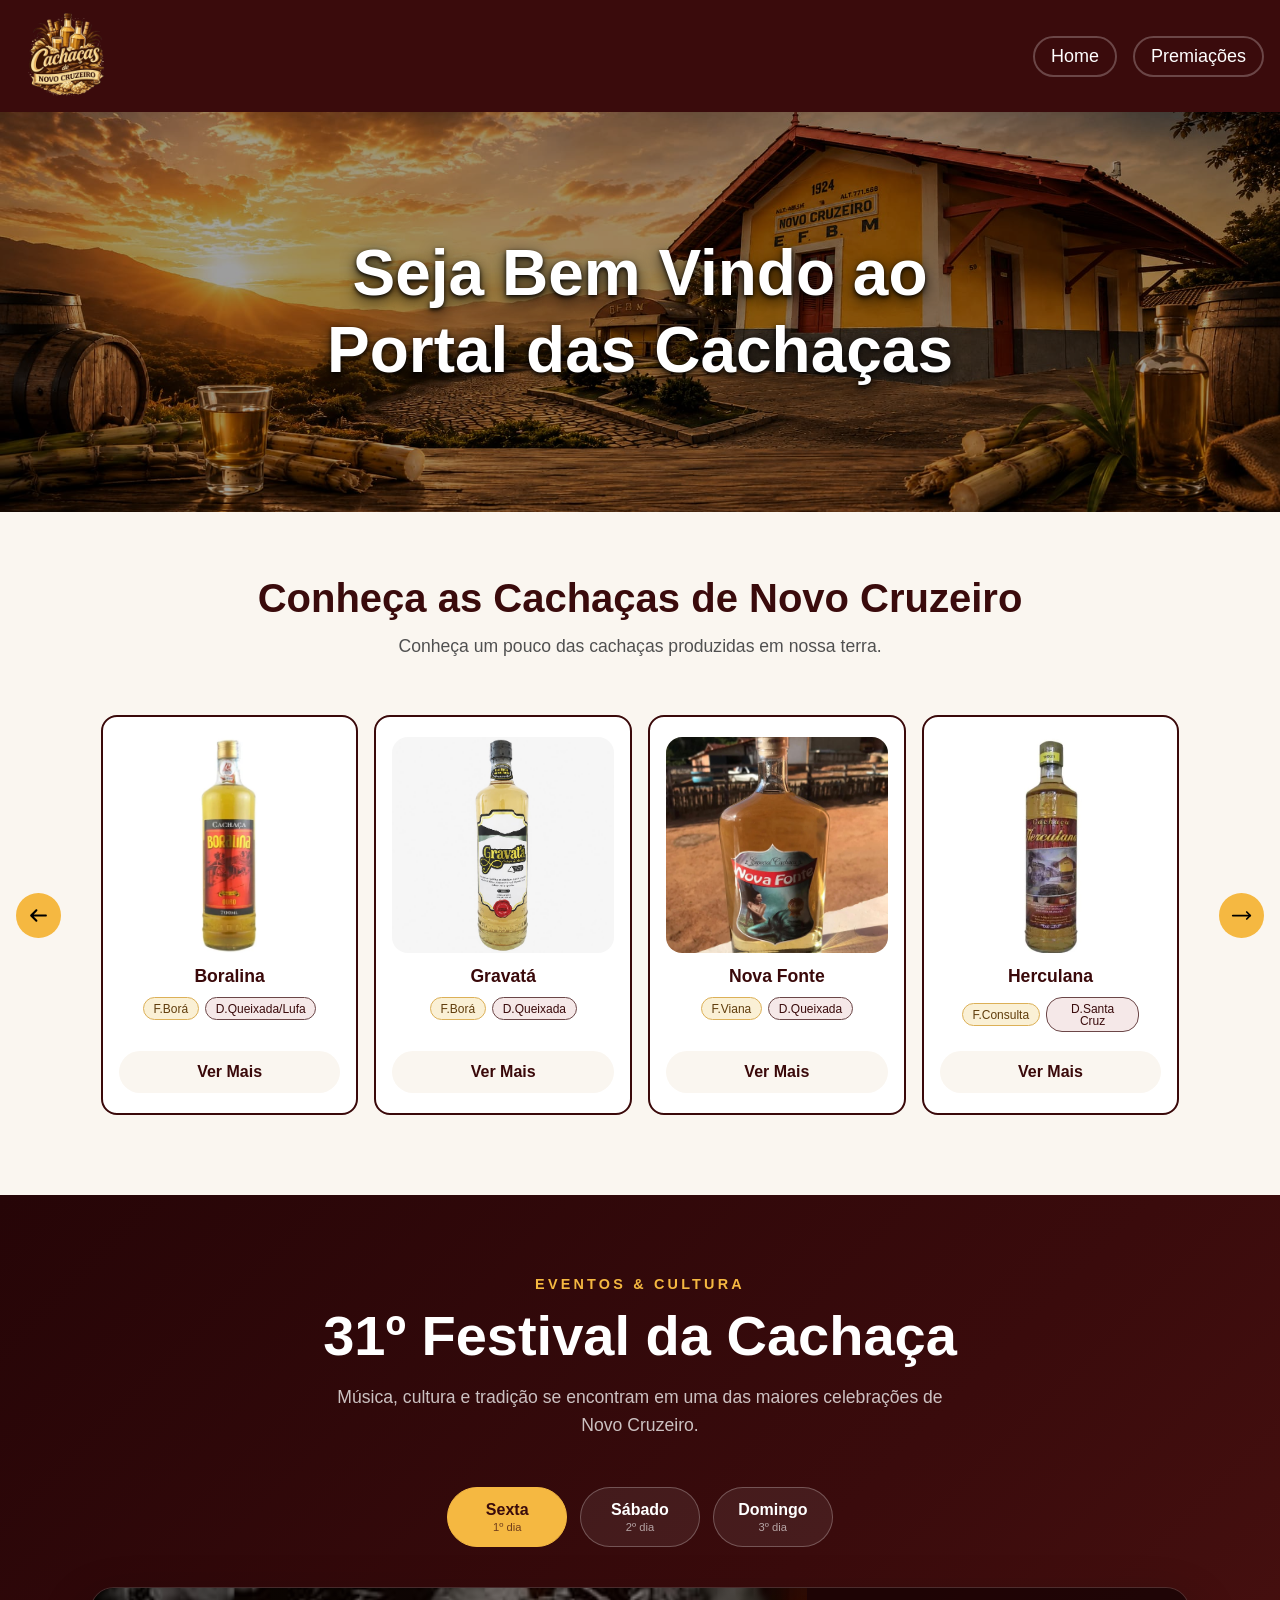
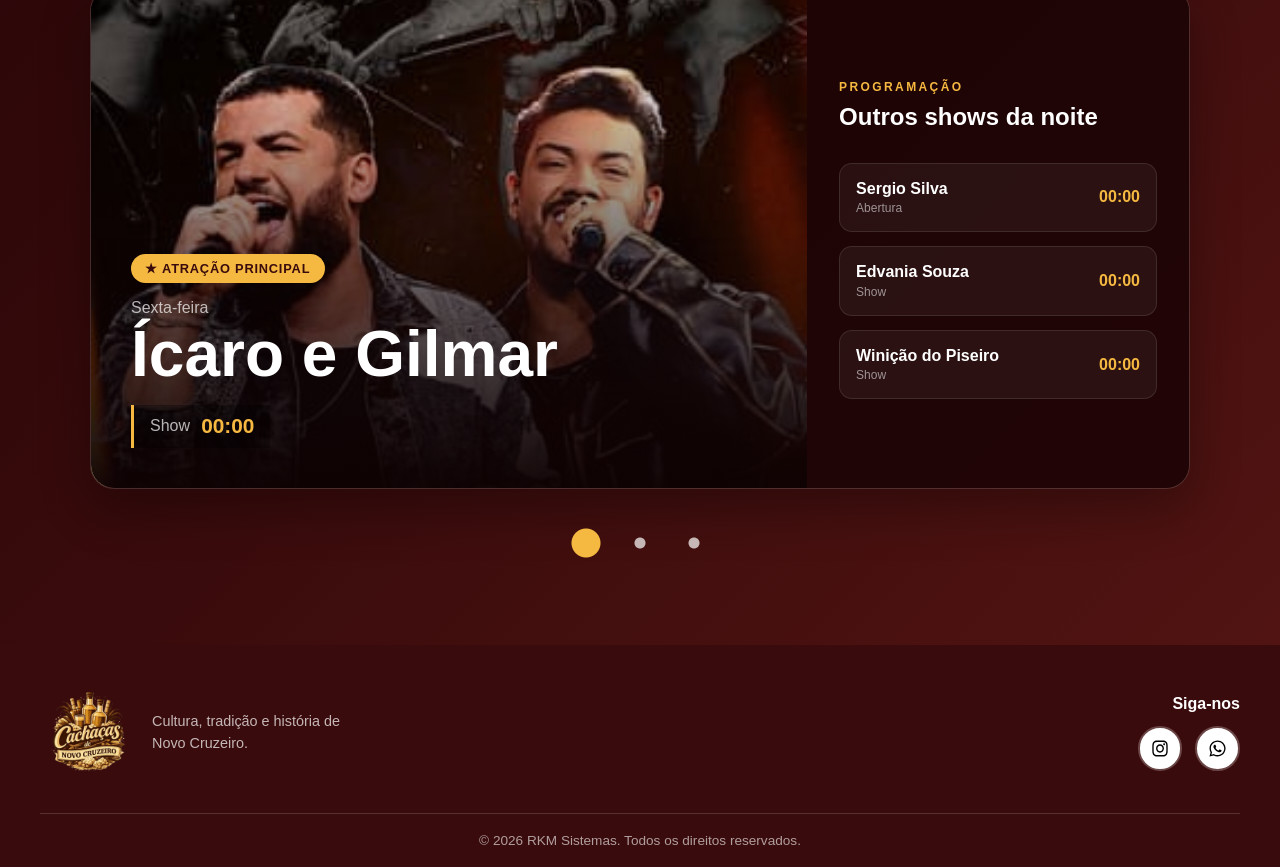
==== commit f1e5d994: "add tags" ====
--- a/index.html
+++ b/index.html
@@ -120,10 +120,20 @@
 
             <img src="./assets/img/cachaca-boralina.webp" alt="Garrafa da Cachaça Boralina" loading="lazy" decoding="async">
 
-            <span>
+            <span class="cachaca-nome">
               Boralina
             </span>
 
+            <div class="cachaca-tags">
+              <span class="tag tag-local">
+                F.Borá
+              </span>
+
+              <span class="tag tag-produtor">
+                D.Queixada/Lufa
+              </span>
+            </div>
+
             <a class="ver-mais" href="./boralina.php">
               Ver Mais
             </a>
@@ -132,14 +142,24 @@
 
           <!-- Gravatá -->
 
-          <article class="cards" style="--i: 1">
+          <article class="cards" style="--i: 2">
 
             <img src="./assets/img/cachaca-gravata-ouro-700ml-00615_1.webp" alt="Garrafa da Cachaça Gravatá" loading="lazy" decoding="async">
 
-            <span>
+            <span class="cachaca-nome">
               Gravatá
             </span>
 
+            <div class="cachaca-tags">
+              <span class="tag tag-local">
+                F.Borá
+              </span>
+
+              <span class="tag tag-produtor">
+                D.Queixada
+              </span>
+            </div>
+
             <a class="ver-mais" href="./Gravata.php">
               Ver Mais
             </a>
@@ -149,14 +169,24 @@
 
           <!-- NOVA FONTE -->
 
-          <article class="cards" style="--i: 2">
+          <article class="cards" style="--i: 3">
 
             <img src="./assets/img/cachaça-nova-fonte.jpg" alt="Garrafa da Cachaça Nova Fonte" loading="lazy" decoding="async">
 
-            <span>
+            <span class="cachaca-nome">
               Nova Fonte
             </span>
 
+            <div class="cachaca-tags">
+              <span class="tag tag-local">
+                F.Viana
+              </span>
+
+              <span class="tag tag-produtor">
+                D.Queixada
+              </span>
+            </div>
+
             <a class="ver-mais" href="nova-fonte.php">
               Ver Mais
             </a>
@@ -166,14 +196,24 @@
 
           <!-- HERCULANA -->
 
-          <article class="cards" style="--i: 3">
+          <article class="cards" style="--i: 4">
 
             <img src="./assets/img/cachaca-herculana.webp" alt="Garrafa da Cachaça Herculana" loading="lazy" decoding="async">
 
-            <span>
+            <span class="cachaca-nome">
               Herculana
             </span>
 
+            <div class="cachaca-tags">
+              <span class="tag tag-local">
+                F.Consulta
+              </span>
+
+              <span class="tag tag-produtor">
+                D.Santa Cruz
+              </span>
+            </div>
+
             <a class="ver-mais" href="./herculana.php">
               Ver Mais
             </a>
@@ -183,14 +223,24 @@
 
           <!-- FORMOSINHA -->
 
-          <article class="cards" style="--i: 4">
+          <article class="cards" style="--i: 5">
 
             <img src="./assets/img/cachaca-formosinha.jpg" alt="Garrafa da Cachaça Formosinha" loading="lazy" decoding="async">
 
-            <span>
+            <span class="cachaca-nome">
               Formosinha
             </span>
 
+            <div class="cachaca-tags">
+              <span class="tag tag-local">
+                F.Ribeirão da Pedra
+              </span>
+
+              <span class="tag tag-produtor">
+                D.Queixada
+              </span>
+            </div>
+
             <a class="ver-mais" href="./formosinha.php">
               Ver Mais
             </a>
@@ -200,14 +250,24 @@
 
           <!-- CARVALHO DE MINAS -->
 
-          <article class="cards" style="--i: 5">
+          <article class="cards" style="--i: 6">
 
             <img src="./assets/img/cachaca-carvalho-de-minas.jpg" alt="Garrafa da Cachaça Carvalho de Minas" loading="lazy" decoding="async">
 
-            <span>
+            <span class="cachaca-nome">
               Carvalho de Minas
             </span>
 
+            <div class="cachaca-tags">
+              <span class="tag tag-local">
+                L:Corrego Espirito Santo 
+              </span>
+
+              <span class="tag tag-produtor">
+                D.Novilhona
+              </span>
+            </div>
+
             <a class="ver-mais" href="./carvalho-minas.php">
               Ver Mais
             </a>
@@ -217,11 +277,11 @@
 
           <!-- RIBEIRINHA -->
 
-          <article class="cards" style="--i: 6">
+          <!-- <article class="cards" style="--i: 7">
 
             <img src="./assets/img/cachaca-ribeirinha.jpg" alt="Garrafa da Cachaça Ribeirinha" loading="lazy" decoding="async">
 
-            <span>
+            <span class="cachaca-nome">
               Ribeirinha
             </span>
 
@@ -229,18 +289,28 @@
               Ver Mais
             </a>
 
-          </article>
+          </article> -->
 
           <!-- Barreiro -->
 
-          <article class="cards" style="--i: 6">
+          <article class="cards" style="--i: 7">
 
             <img src="./assets/img/cachaca-barreiro.jpg" alt="Garrafa da Cachaça Barreiro" loading="lazy" decoding="async">
 
-            <span>
+            <span class="cachaca-nome">
               Barreiro
             </span>
 
+            <div class="cachaca-tags">
+              <span class="tag tag-local">
+                F:Santa Maria
+              </span>
+
+              <span class="tag tag-produtor">
+                D.Sede
+              </span>
+            </div>
+
             <a class="ver-mais" href="./barreiro.php">
               Ver Mais
             </a>
@@ -249,13 +319,23 @@
 
           <!-- Coragem -->
 
-          <article class="cards" style="--i: 6">
+          <article class="cards" style="--i: 8">
 
             <img src="./assets/img/artistas/Coragem.png" alt="Rótulo da Cachaça Coragem" loading="lazy" decoding="async">
 
-            <span>
+            <span class="cachaca-nome">
               Coragem
             </span>
+
+            <div class="cachaca-tags">
+              <span class="tag tag-local">
+                F:Conceição
+              </span>
+
+              <span class="tag tag-produtor">
+                D.Novilhona
+              </span>
+            </div>
 
             <a class="ver-mais" href="./Coragem.php">
               Ver Mais
--- a/assets/css/style.css
+++ b/assets/css/style.css
@@ -49,7 +49,9 @@
     transform: translateY(-200%);
 }
 
-.skip-link:focus { transform: translateY(0); }
+.skip-link:focus {
+    transform: translateY(0);
+}
 
 :where(a, button, [role="button"]):focus-visible {
     outline: 3px solid rgb(245, 184, 65);
@@ -88,7 +90,7 @@
 }
 
 
-.header > img,
+.header>img,
 .header-brand img {
 
     width: 100px;
@@ -96,7 +98,9 @@
 
 }
 
-.header-brand { display: inline-flex; }
+.header-brand {
+    display: inline-flex;
+}
 
 
 .header nav .menu {
@@ -146,8 +150,7 @@
     transform: scale(1.05);
 
     box-shadow:
-        4px 4px 5px
-        rgba(255, 255, 255, 0.2);
+        4px 4px 5px rgba(255, 255, 255, 0.2);
 
     color: rgb(245, 184, 65);
 
@@ -179,7 +182,7 @@
 
 /* IMAGEM DO BANNER */
 
-.banner > img {
+.banner>img {
 
     position: absolute;
 
@@ -190,7 +193,7 @@
 
     /* background-size: cover; */
 
-    object-fit:cover;
+    object-fit: cover;
 
     object-position: center;
 
@@ -245,11 +248,9 @@
     line-height: 1.2;
 
     text-shadow:
-        0 2px 4px
-        rgba(0, 0, 0, 0.9),
-
-        0 5px 15px
-        rgba(0, 0, 0, 0.8);
+        0 2px 4px rgba(0, 0, 0, 0.9),
+
+        0 5px 15px rgba(0, 0, 0, 0.8);
 
     transition:
         opacity 0.5s ease,
@@ -345,6 +346,77 @@
     gap: 1.5rem;
 
     margin: 0 auto;
+}
+
+
+
+
+
+
+
+
+/* =========================
+   TAGS DAS CACHAÇAS
+========================= */
+
+.cachaca-tags {
+    width: 80%;
+
+    display: flex;
+    flex-wrap: nowrap;
+    justify-content: center;
+    align-items: center;
+
+    gap: 0.4rem;
+
+    margin-top: 0.6rem;
+    margin-bottom: 0.7rem;
+}
+
+
+/* TAG PADRÃO */
+
+.cards .tag {
+    display: inline-flex;
+    align-items: center;
+    justify-content: center;
+
+    padding: 0.30rem 0.60rem;
+
+    border-radius: 1rem;
+
+    font-size: 0.75rem;
+    font-weight: 400;
+
+    line-height: 1;
+
+    text-align: center;
+}
+
+
+/* LOCAL / FAZENDA / ALAMBIQUE */
+
+.tag-local {
+    background-color: rgb(250, 240, 213);
+
+    color: rgb(96, 61, 12);
+
+    border:
+        1px solid
+        rgb(220, 176, 87);
+}
+
+
+/* PRODUTOR */
+
+.tag-produtor {
+    background-color: rgb(245, 232, 232);
+
+    color: rgb(58, 11, 12);
+
+    border:
+        1px solid
+        rgb(107, 70, 71);
 }
 
 
@@ -401,8 +473,7 @@
         rgb(58, 11, 12);
 
     box-shadow:
-        0 3px 8px
-        rgba(0, 0, 0, 0.2);
+        0 3px 8px rgba(0, 0, 0, 0.2);
 
 }
 
@@ -419,7 +490,7 @@
     overflow: hidden;
 
     width: 100%;
-    max-width: 70rem;
+    max-width: 75rem;
 
     padding: 1rem;
 }
@@ -433,7 +504,7 @@
     flex: 1 1 0;
 
     min-width: 0;
-    height: 23rem;
+    height: 25rem;
 
     padding: 1.25rem 1rem;
 
@@ -455,15 +526,16 @@
         box-shadow 0.2s ease;
 }
 
-.cards[hidden] { display: none !important; }
+.cards[hidden] {
+    display: none !important;
+}
 
 
 .cards:hover {
     transform: translateY(-4px);
 
     box-shadow:
-        0 8px 20px
-        rgba(0, 0, 0, 0.15);
+        0 8px 20px rgba(0, 0, 0, 0.15);
 }
 
 
@@ -494,7 +566,7 @@
    IMAGEM DOS CARDS
 ========================= */
 
-.cards > img {
+.cards>img {
     width: 100%;
     height: 13.5rem;
 
@@ -510,10 +582,11 @@
    NOME DA CACHAÇA
 ========================= */
 
-.cards span {
+.cards .cachaca-nome {
     color: rgb(58, 9, 10);
 
     font-size: 1.1rem;
+
     font-weight: bold;
 
     text-align: center;
@@ -561,8 +634,7 @@
     transform: scale(1.03);
 
     box-shadow:
-        4px 4px 5px
-        rgba(0, 0, 0, 0.3);
+        4px 4px 5px rgba(0, 0, 0, 0.3);
 }
 
 
@@ -577,12 +649,10 @@
     padding: 5rem 1.5rem;
 
     background:
-        linear-gradient(
-            135deg,
+        linear-gradient(135deg,
             rgb(38, 5, 7),
             rgb(58, 11, 12),
-            rgb(81, 20, 18)
-        );
+            rgb(81, 20, 18));
 
     color: white;
 
@@ -683,8 +753,7 @@
         0.8rem 1.4rem;
 
     border:
-        1px solid
-        rgba(255, 255, 255, 0.25);
+        1px solid rgba(255, 255, 255, 0.25);
 
     border-radius: 2rem;
 
@@ -780,8 +849,7 @@
     overflow: hidden;
 
     border:
-        1px solid
-        rgba(255, 255, 255, 0.15);
+        1px solid rgba(255, 255, 255, 0.15);
 
     border-radius: 1.5rem;
 
@@ -789,8 +857,7 @@
         rgba(0, 0, 0, 0.25);
 
     box-shadow:
-        0 20px 50px
-        rgba(0, 0, 0, 0.3);
+        0 20px 50px rgba(0, 0, 0, 0.3);
 }
 
 
@@ -808,7 +875,7 @@
 }
 
 
-.festival-main > img {
+.festival-main>img {
 
     position: absolute;
 
@@ -835,12 +902,10 @@
     inset: 0;
 
     background:
-        linear-gradient(
-            to top,
+        linear-gradient(to top,
             rgba(15, 2, 3, 0.98) 0%,
             rgba(15, 2, 3, 0.65) 40%,
-            rgba(15, 2, 3, 0.15) 80%
-        );
+            rgba(15, 2, 3, 0.15) 80%);
 }
 
 
@@ -934,8 +999,7 @@
         0.6rem 1rem;
 
     border-left:
-        3px solid
-        rgb(245, 184, 65);
+        3px solid rgb(245, 184, 65);
 
     background:
         rgba(0, 0, 0, 0.3);
@@ -984,7 +1048,7 @@
 }
 
 
-.festival-other-header > span {
+.festival-other-header>span {
 
     color:
         rgb(245, 184, 65);
@@ -1037,8 +1101,7 @@
     gap: 1rem;
 
     border:
-        1px solid
-        rgba(255, 255, 255, 0.1);
+        1px solid rgba(255, 255, 255, 0.1);
 
     border-radius: 0.8rem;
 
@@ -1051,9 +1114,7 @@
         translateX(25px);
 
     animation:
-        festivalArtistEntry
-        0.45s ease
-        forwards;
+        festivalArtistEntry 0.45s ease forwards;
 }
 
 
@@ -1136,8 +1197,7 @@
    TROCA DO DIA
 ========================================== */
 
-.festival-showcase.is-changing
-.festival-main-content {
+.festival-showcase.is-changing .festival-main-content {
 
     opacity: 0;
 
@@ -1146,8 +1206,7 @@
 }
 
 
-.festival-showcase.is-changing
-.festival-main > img {
+.festival-showcase.is-changing .festival-main>img {
 
     opacity: 0.4;
 
@@ -1184,7 +1243,7 @@
 
     border-radius: 50%;
 
-    background: radial-gradient(circle, rgba(255,255,255,.7) 0 5px, transparent 6px);
+    background: radial-gradient(circle, rgba(255, 255, 255, .7) 0 5px, transparent 6px);
 
     cursor: pointer;
 
@@ -1297,14 +1356,24 @@
 }
 
 @media (prefers-reduced-motion: reduce) {
-    html { scroll-behavior: auto; }
-    *, *::before, *::after {
+    html {
+        scroll-behavior: auto;
+    }
+
+    *,
+    *::before,
+    *::after {
         animation-duration: 0.01ms !important;
         animation-iteration-count: 1 !important;
         scroll-behavior: auto !important;
         transition-duration: 0.01ms !important;
     }
-    .cards, .festival-artist { opacity: 1; transform: none; }
+
+    .cards,
+    .festival-artist {
+        opacity: 1;
+        transform: none;
+    }
 }
 
 
@@ -1404,7 +1473,7 @@
 
 
 .footer-social h2 {
-    
+
 
     margin: 0;
 
@@ -1440,8 +1509,7 @@
     align-items: center;
 
     border:
-        2px solid
-        rgb(107, 70, 71);
+        2px solid rgb(107, 70, 71);
 
     border-radius: 50%;
 
@@ -1491,8 +1559,7 @@
     padding-top: 1.2rem;
 
     border-top:
-        1px solid
-        rgba(255, 255, 255, 0.15);
+        1px solid rgba(255, 255, 255, 0.15);
 
     text-align: center;
 }
@@ -1551,4 +1618,4 @@
         margin-top: 1.5rem;
     }
 
-}
+}
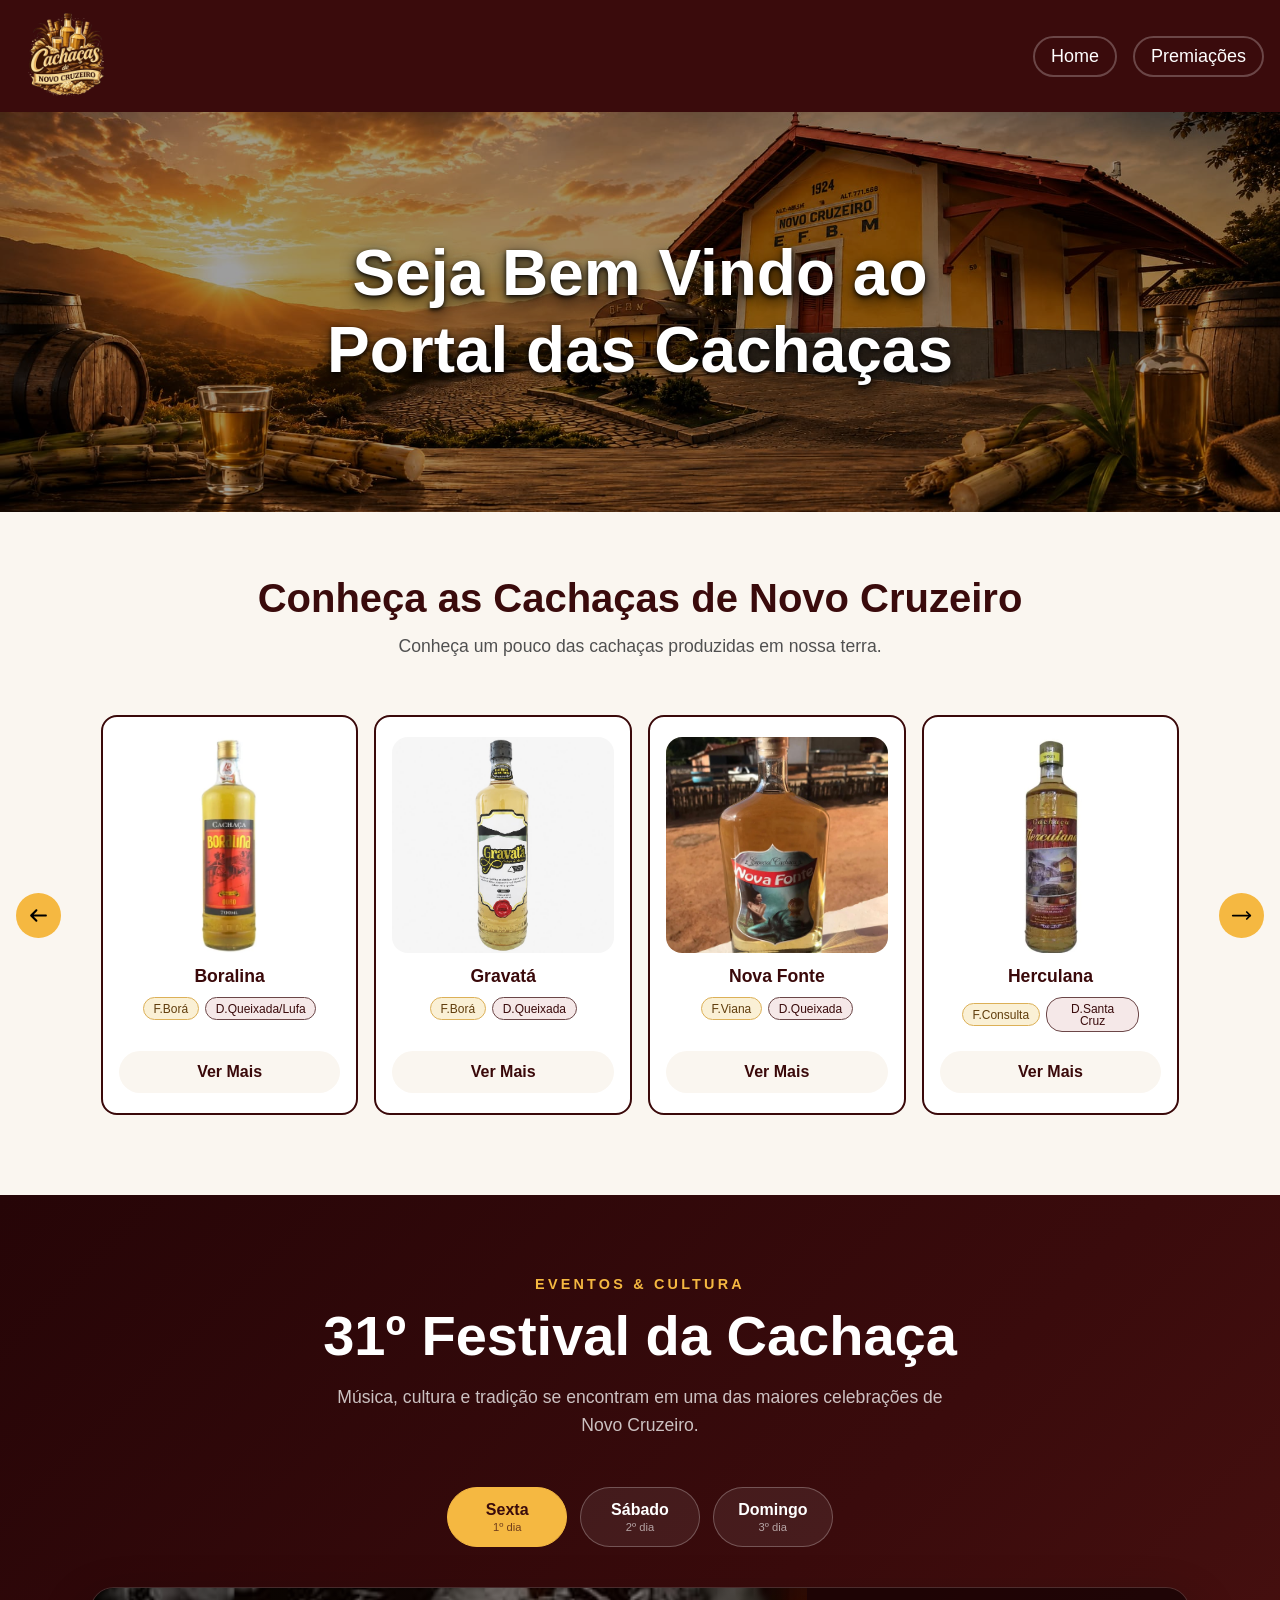
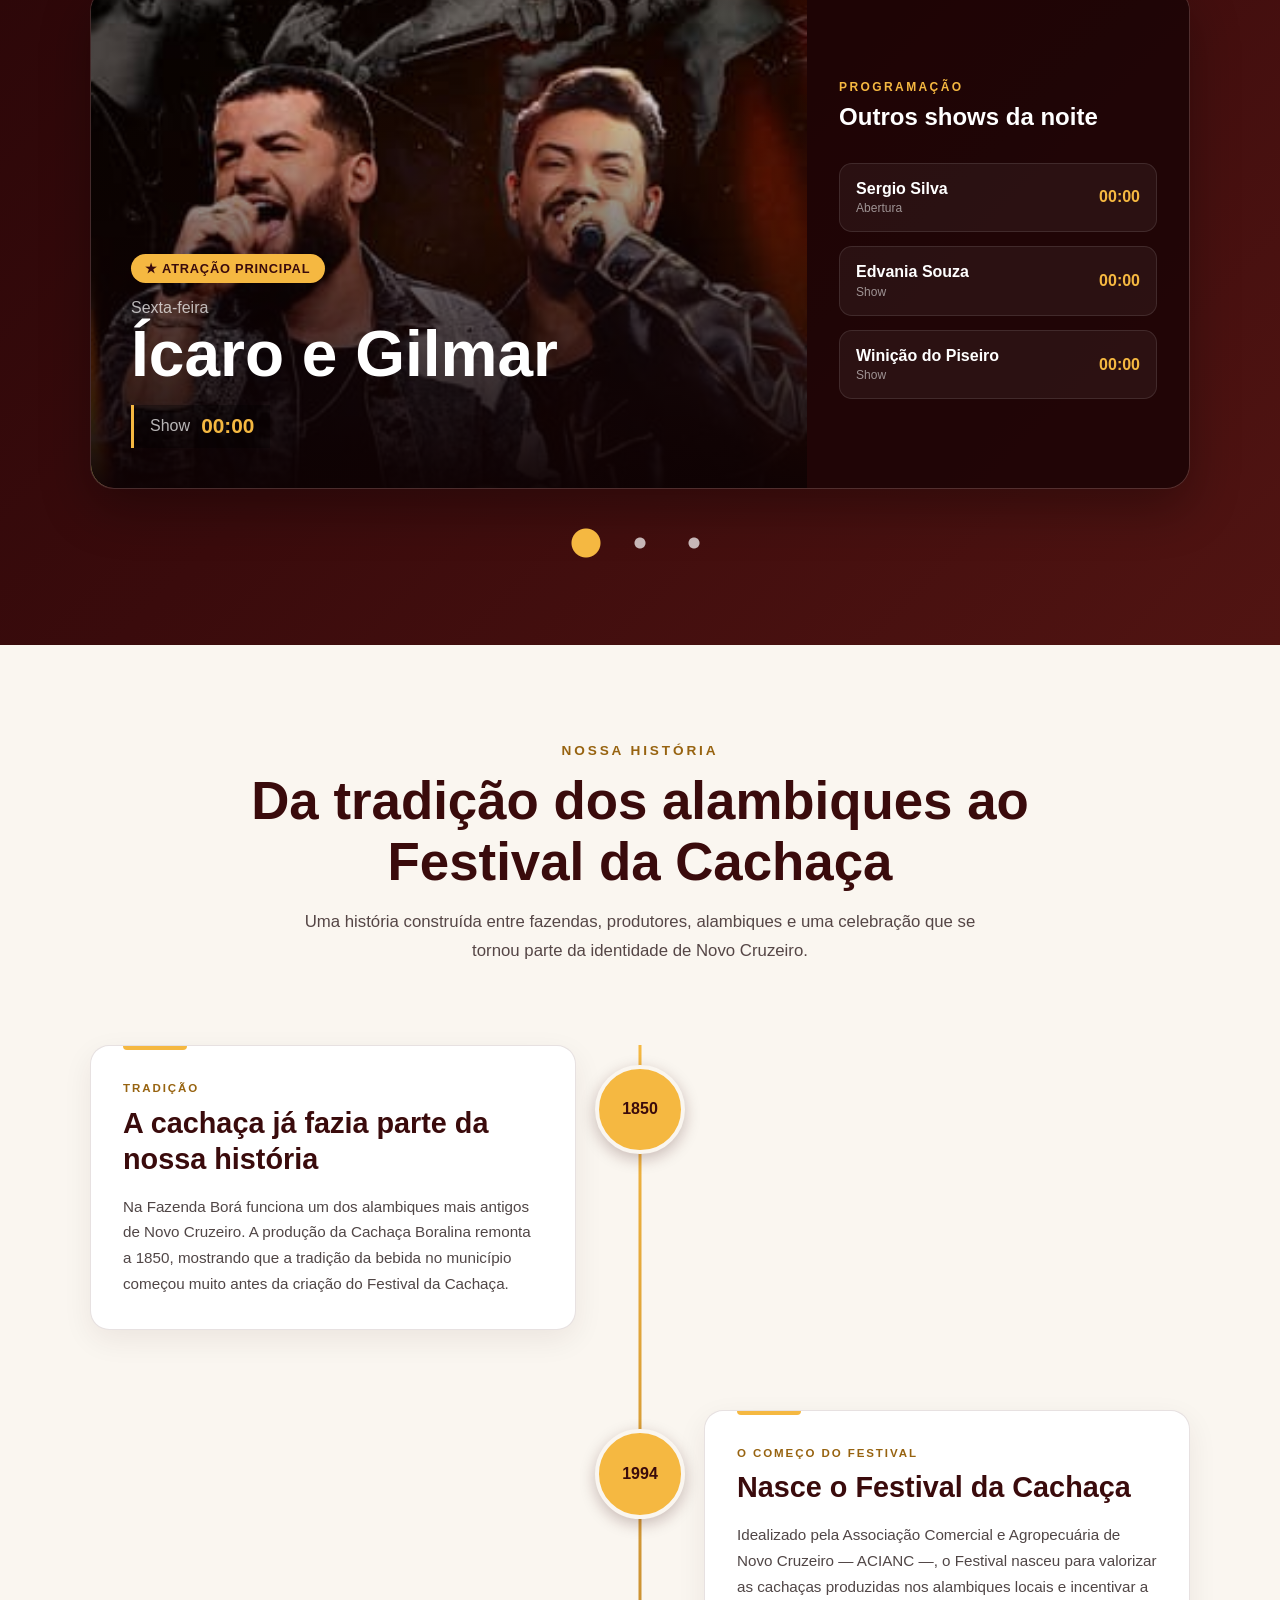
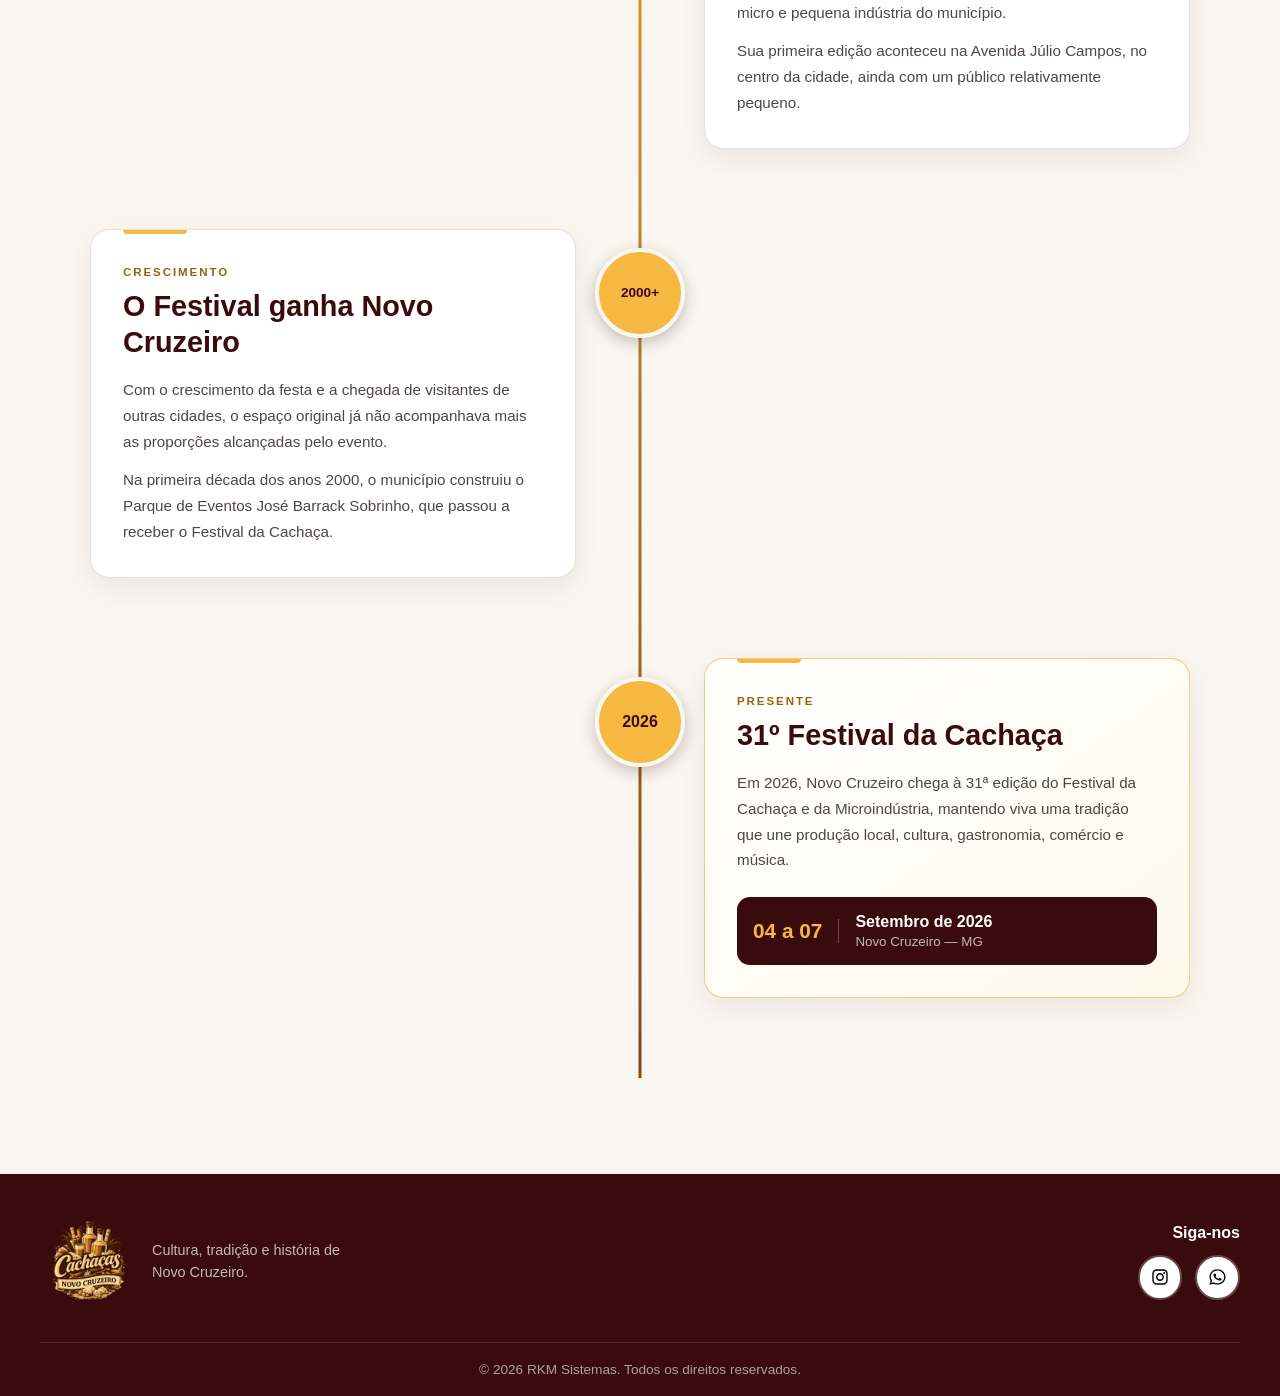
==== commit ff70ff78: "linha do tempo" ====
--- a/index.html
+++ b/index.html
@@ -277,7 +277,7 @@
 
           <!-- RIBEIRINHA -->
 
-          <!-- <article class="cards" style="--i: 7">
+          <article class="cards" style="--i: 7">
 
             <img src="./assets/img/cachaca-ribeirinha.jpg" alt="Garrafa da Cachaça Ribeirinha" loading="lazy" decoding="async">
 
@@ -285,15 +285,25 @@
               Ribeirinha
             </span>
 
+            <div class="cachaca-tags">
+              <span class="tag tag-local">
+                L:Corrégo Furquilha
+              </span>
+
+              <span class="tag tag-produtor">
+                D.Lufa
+              </span>
+            </div>
+
             <a class="ver-mais" href="./ribeirinha.php">
               Ver Mais
             </a>
 
-          </article> -->
+          </article>
 
           <!-- Barreiro -->
 
-          <article class="cards" style="--i: 7">
+          <article class="cards" style="--i: 8">
 
             <img src="./assets/img/cachaca-barreiro.jpg" alt="Garrafa da Cachaça Barreiro" loading="lazy" decoding="async">
 
@@ -319,7 +329,7 @@
 
           <!-- Coragem -->
 
-          <article class="cards" style="--i: 8">
+          <article class="cards" style="--i: 9">
 
             <img src="./assets/img/artistas/Coragem.png" alt="Rótulo da Cachaça Coragem" loading="lazy" decoding="async">
 
@@ -338,6 +348,102 @@
             </div>
 
             <a class="ver-mais" href="./Coragem.php">
+              Ver Mais
+            </a>
+
+          </article>
+
+          <article class="cards" style="--i: 10">
+
+            <img src="./assets/img/Photos-1-001/ramiro.jpg" alt="Rótulo da Cachaça Ramiro" loading="lazy" decoding="async">
+
+            <span class="cachaca-nome">
+              Ramiro Teixeira
+            </span>
+
+            <div class="cachaca-tags">
+              <span class="tag tag-local">
+                F:Santo Antônio
+              </span>
+
+              <span class="tag tag-produtor">
+                D.Novilhona
+              </span>
+            </div>
+
+            <a class="ver-mais" href="./ramiro.php">
+              Ver Mais
+            </a>
+
+          </article>
+
+          <article class="cards" style="--i: 11">
+
+            <img src="./assets/img/Photos-1-001/pinheirinha.jpg" alt="Rótulo da Cachaça pinheirinha" loading="lazy" decoding="async">
+
+            <span class="cachaca-nome">
+              Pinheirinha
+            </span>
+
+            <div class="cachaca-tags">
+              <span class="tag tag-local">
+                F:Vila Barrinha
+              </span>
+
+              <span class="tag tag-produtor">
+                D.Sede
+              </span>
+            </div>
+
+            <a class="ver-mais" href="./pinheirinha.php">
+              Ver Mais
+            </a>
+
+          </article>
+
+          <article class="cards" style="--i: 12">
+
+            <img src="./assets/img/Photos-1-001/Mineirinha.jpg" alt="Rótulo da Cachaça Mineirinha" loading="lazy" decoding="async">
+
+            <span class="cachaca-nome">
+              Mineirinha
+            </span>
+
+            <div class="cachaca-tags">
+              <span class="tag tag-local">
+                F:Mandassaia
+              </span>
+
+              <span class="tag tag-produtor">
+                D.Lufa
+              </span>
+            </div>
+
+            <a class="ver-mais" href="./Mineirinha.php">
+              Ver Mais
+            </a>
+
+          </article>
+
+          <article class="cards" style="--i: 13">
+
+            <img src="./assets/img/Photos-1-001/aminesia.jpg" alt="Rótulo da Cachaça Aminésia" loading="lazy" decoding="async">
+
+            <span class="cachaca-nome">
+              Aminésia
+            </span>
+
+            <div class="cachaca-tags">
+              <span class="tag tag-local">
+                F:Sobrado
+              </span>
+
+              <span class="tag tag-produtor">
+                D.Queixada
+              </span>
+            </div>
+
+            <a class="ver-mais" href="./Aminésia.php">
               Ver Mais
             </a>
 
@@ -530,6 +636,189 @@
     ></button>
 
 </div>
+
+</section>
+
+<!-- ==========================================
+     HISTÓRIA DA CACHAÇA E DO FESTIVAL
+=========================================== -->
+
+<section class="historia-section" id="historia">
+
+    <div class="historia-header">
+
+        <span class="historia-subtitulo">
+            Nossa história
+        </span>
+
+        <h2>
+            Da tradição dos alambiques ao Festival da Cachaça
+        </h2>
+
+        <p>
+            Uma história construída entre fazendas, produtores,
+            alambiques e uma celebração que se tornou parte da
+            identidade de Novo Cruzeiro.
+        </p>
+
+    </div>
+
+
+    <div class="timeline">
+
+        <!-- 1850 -->
+
+        <article class="timeline-item">
+
+            <div class="timeline-marker">
+                <span>1850</span>
+            </div>
+
+            <div class="timeline-content">
+
+                <span class="timeline-label">
+                    Tradição
+                </span>
+
+                <h3>
+                    A cachaça já fazia parte da nossa história
+                </h3>
+
+                <p>
+                    Na Fazenda Borá funciona um dos alambiques
+                    mais antigos de Novo Cruzeiro. A produção da
+                    Cachaça Boralina remonta a 1850, mostrando que
+                    a tradição da bebida no município começou muito
+                    antes da criação do Festival da Cachaça.
+                </p>
+
+            </div>
+
+        </article>
+
+
+        <!-- 1994 -->
+
+        <article class="timeline-item">
+
+            <div class="timeline-marker">
+                <span>1994</span>
+            </div>
+
+            <div class="timeline-content">
+
+                <span class="timeline-label">
+                    O começo do festival
+                </span>
+
+                <h3>
+                    Nasce o Festival da Cachaça
+                </h3>
+
+                <p>
+                    Idealizado pela Associação Comercial e
+                    Agropecuária de Novo Cruzeiro — ACIANC —,
+                    o Festival nasceu para valorizar as cachaças
+                    produzidas nos alambiques locais e incentivar
+                    a micro e pequena indústria do município.
+                </p>
+
+                <p>
+                    Sua primeira edição aconteceu na Avenida
+                    Júlio Campos, no centro da cidade, ainda com
+                    um público relativamente pequeno.
+                </p>
+
+            </div>
+
+        </article>
+
+
+        <!-- CRESCIMENTO -->
+
+        <article class="timeline-item">
+
+            <div class="timeline-marker timeline-marker-text">
+                <span>2000+</span>
+            </div>
+
+            <div class="timeline-content">
+
+                <span class="timeline-label">
+                    Crescimento
+                </span>
+
+                <h3>
+                    O Festival ganha Novo Cruzeiro
+                </h3>
+
+                <p>
+                    Com o crescimento da festa e a chegada de
+                    visitantes de outras cidades, o espaço original
+                    já não acompanhava mais as proporções alcançadas
+                    pelo evento.
+                </p>
+
+                <p>
+                    Na primeira década dos anos 2000, o município
+                    construiu o Parque de Eventos José Barrack
+                    Sobrinho, que passou a receber o Festival da
+                    Cachaça.
+                </p>
+
+            </div>
+
+        </article>
+
+
+        <!-- HOJE -->
+
+        <article class="timeline-item timeline-item-destaque">
+
+            <div class="timeline-marker">
+                <span>2026</span>
+            </div>
+
+            <div class="timeline-content">
+
+                <span class="timeline-label">
+                    Presente
+                </span>
+
+                <h3>
+                    31º Festival da Cachaça
+                </h3>
+
+                <p>
+                    Em 2026, Novo Cruzeiro chega à 31ª edição do
+                    Festival da Cachaça e da Microindústria,
+                    mantendo viva uma tradição que une produção
+                    local, cultura, gastronomia, comércio e música.
+                </p>
+
+                <div class="timeline-evento">
+
+                    <span>
+                        04 a 07
+                    </span>
+
+                    <div>
+                        <strong>
+                            Setembro de 2026
+                        </strong>
+
+                        <small>
+                            Novo Cruzeiro — MG
+                        </small>
+                    </div>
+
+                </div>
+
+            </div>
+
+        </article>
+
+    </div>
 
 </section>
 
--- a/assets/css/style.css
+++ b/assets/css/style.css
@@ -1573,6 +1573,523 @@
     font-size: 0.85rem;
 }
 
+/* ==========================================
+   HISTÓRIA
+========================================== */
+
+.historia-section {
+    width: 100%;
+
+    padding: 6rem 1.5rem;
+
+    background-color: rgb(250, 246, 240);
+
+    color: rgb(58, 11, 12);
+}
+
+
+/* ==========================================
+   CABEÇALHO
+========================================== */
+
+.historia-header {
+    width: 100%;
+    max-width: 850px;
+
+    margin: 0 auto 5rem;
+
+    text-align: center;
+}
+
+
+.historia-subtitulo {
+    display: inline-block;
+
+    margin-bottom: 0.8rem;
+
+    color: rgb(151, 99, 16);
+
+    font-size: 0.85rem;
+    font-weight: bold;
+
+    text-transform: uppercase;
+
+    letter-spacing: 0.18rem;
+}
+
+
+.historia-header h2 {
+    margin-bottom: 1rem;
+
+    color: rgb(58, 11, 12);
+
+    font-size:
+        clamp(2rem, 5vw, 3.3rem);
+
+    line-height: 1.15;
+}
+
+
+.historia-header p {
+    max-width: 700px;
+
+    margin: 0 auto;
+
+    color: rgb(85, 70, 70);
+
+    font-size: 1.05rem;
+
+    line-height: 1.7;
+}
+
+
+/* ==========================================
+   LINHA DO TEMPO
+========================================== */
+
+.timeline {
+    position: relative;
+
+    width: 100%;
+    max-width: 1100px;
+
+    margin: 0 auto;
+}
+
+
+/* linha central */
+
+.timeline::before {
+    content: "";
+
+    position: absolute;
+
+    top: 0;
+    bottom: 0;
+    left: 50%;
+
+    width: 3px;
+
+    background:
+        linear-gradient(
+            to bottom,
+            rgb(245, 184, 65),
+            rgb(126, 75, 24)
+        );
+
+    transform: translateX(-50%);
+}
+
+
+/* ==========================================
+   ITEM
+========================================== */
+
+.timeline-item {
+    position: relative;
+
+    width: 50%;
+
+    padding:
+        0 4rem 5rem 0;
+
+    opacity: 0;
+
+    transform: translateY(35px);
+
+    transition:
+        opacity 0.7s ease,
+        transform 0.7s ease;
+}
+
+
+/* itens da direita */
+
+.timeline-item:nth-child(even) {
+    margin-left: 50%;
+
+    padding:
+        0 0 5rem 4rem;
+}
+
+
+/* quando aparece */
+
+.timeline-item.timeline-visible {
+    opacity: 1;
+
+    transform: translateY(0);
+}
+
+
+/* ==========================================
+   MARCADOR / ANO
+========================================== */
+
+.timeline-marker {
+    position: absolute;
+
+    top: 1.2rem;
+    right: -2.8rem;
+
+    z-index: 2;
+
+    width: 5.6rem;
+    height: 5.6rem;
+
+    display: flex;
+    justify-content: center;
+    align-items: center;
+
+    border:
+        4px solid
+        rgb(250, 246, 240);
+
+    border-radius: 50%;
+
+    background-color:
+        rgb(245, 184, 65);
+
+    color:
+        rgb(58, 11, 12);
+
+    box-shadow:
+        0 5px 15px
+        rgba(58, 11, 12, 0.25);
+}
+
+
+.timeline-item:nth-child(even)
+.timeline-marker {
+    right: auto;
+    left: -2.8rem;
+}
+
+
+.timeline-marker span {
+    font-size: 1rem;
+
+    font-weight: 800;
+}
+
+
+.timeline-marker-text span {
+    font-size: 0.85rem;
+}
+
+
+/* ==========================================
+   CARD
+========================================== */
+
+.timeline-content {
+    position: relative;
+
+    padding: 2rem;
+
+    border:
+        1px solid
+        rgba(58, 11, 12, 0.12);
+
+    border-radius: 1.2rem;
+
+    background-color: white;
+
+    box-shadow:
+        0 10px 30px
+        rgba(58, 11, 12, 0.07);
+
+    transition:
+        transform 0.25s ease,
+        box-shadow 0.25s ease;
+}
+
+
+.timeline-content:hover {
+    transform: translateY(-5px);
+
+    box-shadow:
+        0 15px 35px
+        rgba(58, 11, 12, 0.13);
+}
+
+
+/* pequeno traço dourado */
+
+.timeline-content::before {
+    content: "";
+
+    position: absolute;
+
+    top: 0;
+    left: 2rem;
+
+    width: 4rem;
+    height: 4px;
+
+    border-radius:
+        0 0 1rem 1rem;
+
+    background-color:
+        rgb(245, 184, 65);
+}
+
+
+/* ==========================================
+   TEXTOS
+========================================== */
+
+.timeline-label {
+    display: inline-block;
+
+    margin-bottom: 0.7rem;
+
+    color:
+        rgb(151, 99, 16);
+
+    font-size: 0.72rem;
+
+    font-weight: 800;
+
+    text-transform: uppercase;
+
+    letter-spacing: 0.12rem;
+}
+
+
+.timeline-content h3 {
+    margin-bottom: 1rem;
+
+    color:
+        rgb(58, 11, 12);
+
+    font-size:
+        clamp(1.3rem, 3vw, 1.8rem);
+
+    line-height: 1.25;
+}
+
+
+.timeline-content p {
+    margin-bottom: 0.8rem;
+
+    color:
+        rgb(80, 70, 70);
+
+    font-size: 0.95rem;
+
+    line-height: 1.7;
+}
+
+
+.timeline-content p:last-child {
+    margin-bottom: 0;
+}
+
+
+/* ==========================================
+   DESTAQUE 2026
+========================================== */
+
+.timeline-item-destaque
+.timeline-content {
+    border-color:
+        rgba(245, 184, 65, 0.7);
+
+    background:
+        linear-gradient(
+            145deg,
+            white,
+            rgb(255, 249, 235)
+        );
+}
+
+
+/* ==========================================
+   DATA DO FESTIVAL
+========================================== */
+
+.timeline-evento {
+    margin-top: 1.5rem;
+
+    padding: 1rem;
+
+    display: flex;
+
+    align-items: center;
+
+    gap: 1rem;
+
+    border-radius: 0.8rem;
+
+    background-color:
+        rgb(58, 11, 12);
+
+    color: white;
+}
+
+
+.timeline-evento > span {
+    padding-right: 1rem;
+
+    border-right:
+        1px solid
+        rgba(255, 255, 255, 0.25);
+
+    color:
+        rgb(245, 184, 65);
+
+    font-size: 1.3rem;
+
+    font-weight: 800;
+}
+
+
+.timeline-evento div {
+    display: flex;
+
+    flex-direction: column;
+
+    gap: 0.15rem;
+}
+
+
+.timeline-evento strong {
+    color: white;
+}
+
+
+.timeline-evento small {
+    color:
+        rgba(255, 255, 255, 0.7);
+}
+
+
+/* ==========================================
+   TABLET / CELULAR
+========================================== */
+
+@media (max-width: 768px) {
+
+    .historia-section {
+        padding:
+            4rem 1rem;
+    }
+
+
+    .historia-header {
+        margin-bottom: 3.5rem;
+    }
+
+
+    /* linha vai para esquerda */
+
+    .timeline::before {
+        left: 2.2rem;
+
+        transform: none;
+    }
+
+
+    .timeline-item,
+    .timeline-item:nth-child(even) {
+        width: 100%;
+
+        margin-left: 0;
+
+        padding:
+            0 0 3.5rem 5.5rem;
+    }
+
+
+    .timeline-marker,
+    .timeline-item:nth-child(even)
+    .timeline-marker {
+        top: 1rem;
+
+        left: 0;
+        right: auto;
+
+        width: 4.4rem;
+        height: 4.4rem;
+    }
+
+
+    .timeline-marker span {
+        font-size: 0.8rem;
+    }
+
+
+    .timeline-content {
+        padding: 1.5rem;
+    }
+
+}
+
+
+/* ==========================================
+   CELULAR PEQUENO
+========================================== */
+
+@media (max-width: 480px) {
+
+    .timeline::before {
+        left: 1.65rem;
+    }
+
+
+    .timeline-item,
+    .timeline-item:nth-child(even) {
+        padding-left: 4.3rem;
+    }
+
+
+    .timeline-marker,
+    .timeline-item:nth-child(even)
+    .timeline-marker {
+        width: 3.3rem;
+        height: 3.3rem;
+    }
+
+
+    .timeline-marker span {
+        font-size: 0.67rem;
+    }
+
+
+    .timeline-content {
+        padding: 1.25rem;
+    }
+
+
+    .timeline-evento {
+        align-items: flex-start;
+    }
+
+}
+
+
+/* ==========================================
+   ACESSIBILIDADE - MENOS ANIMAÇÕES
+========================================== */
+
+@media (prefers-reduced-motion: reduce) {
+
+    .timeline-item {
+        opacity: 1;
+
+        transform: none;
+
+        transition: none;
+    }
+
+
+    .timeline-content {
+        transition: none;
+    }
+
+}
+
 
 /* =========================
    RESPONSIVO
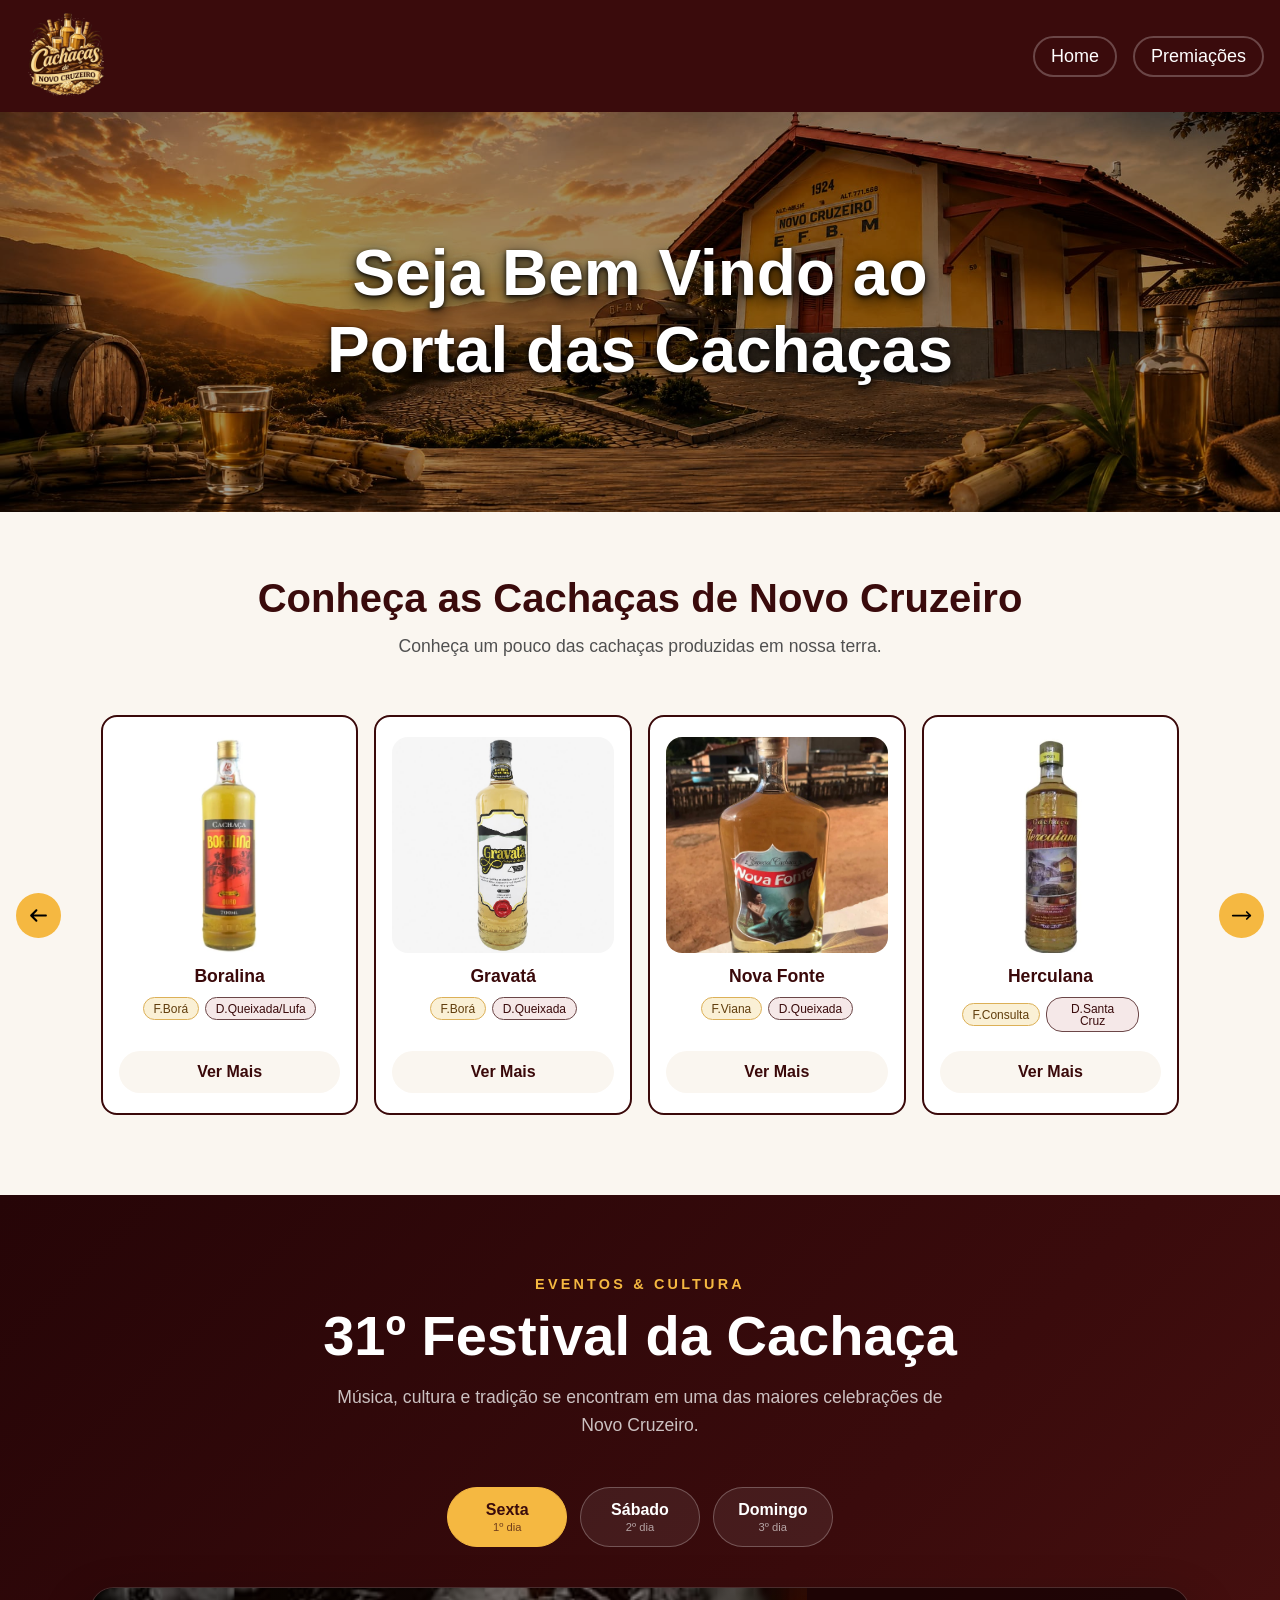
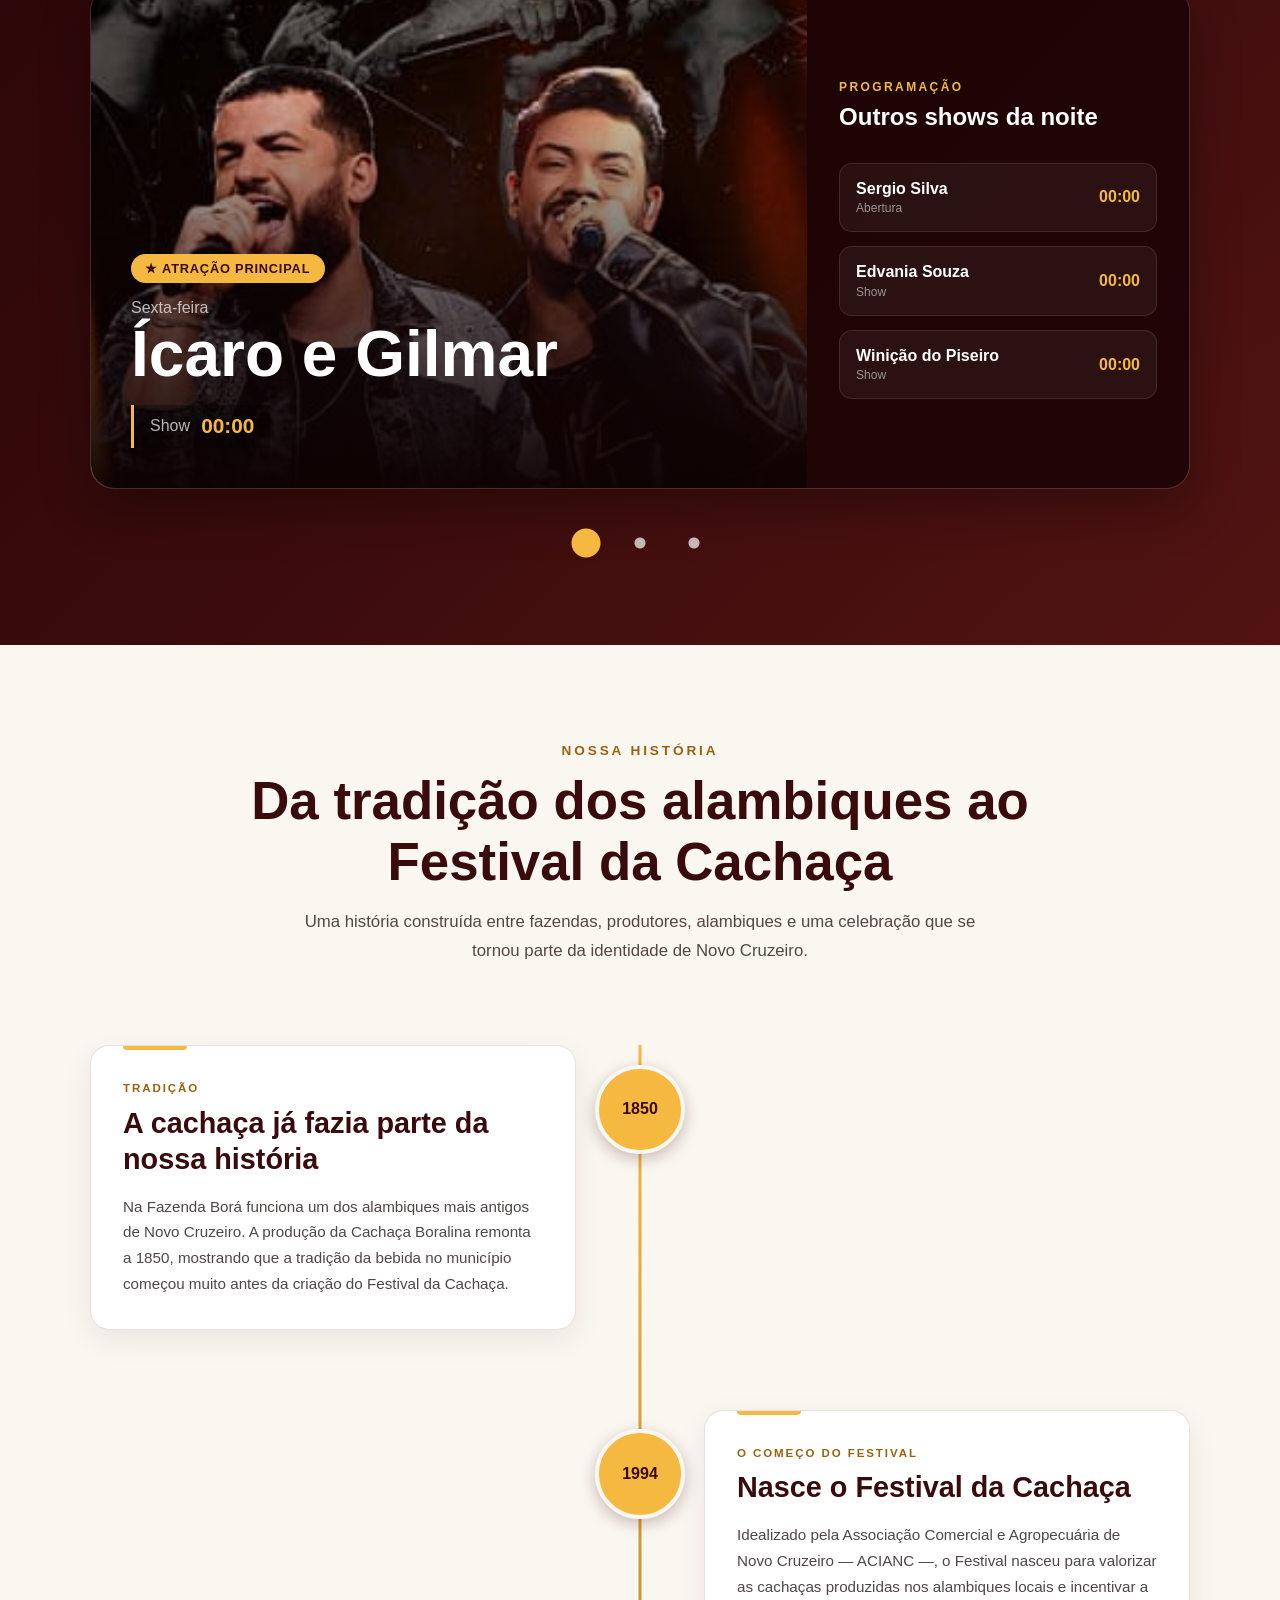
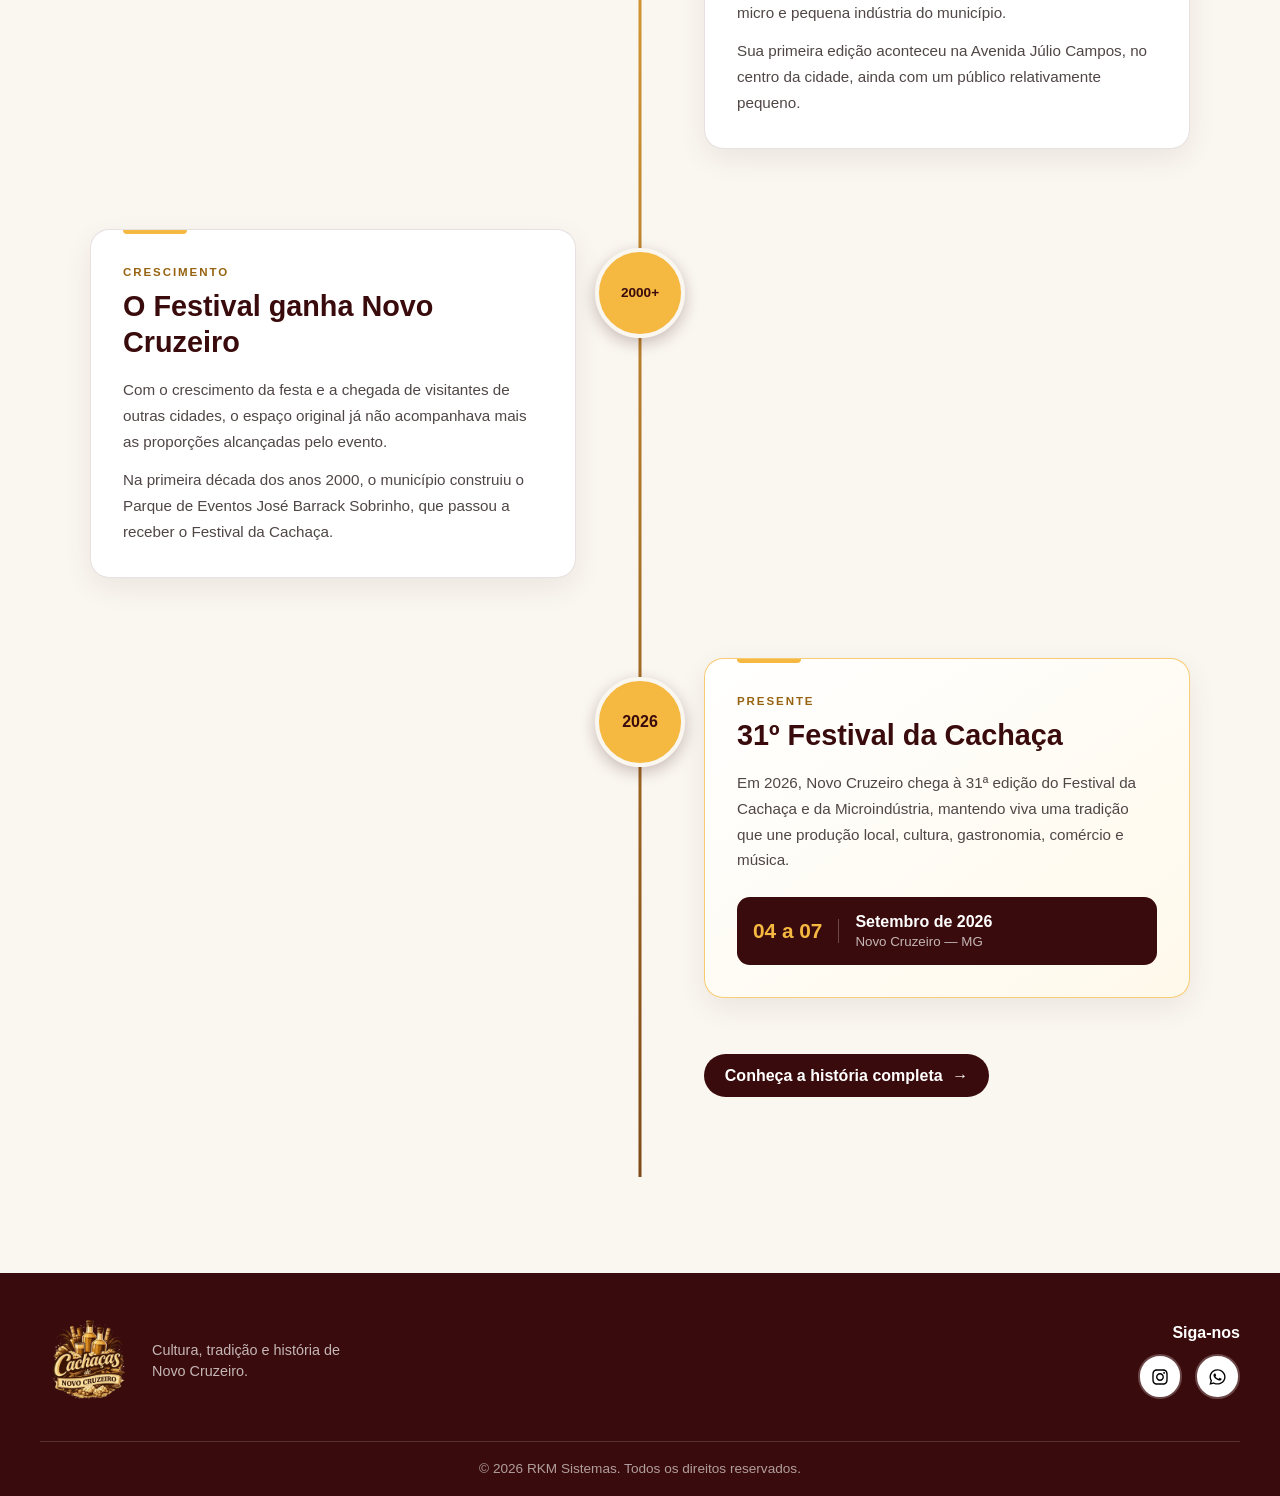
==== commit c7b849d1: "add da pagina sobre o festival" ====
--- a/index.html
+++ b/index.html
@@ -7,15 +7,17 @@
   <meta name="viewport" content="width=device-width, initial-scale=1.0">
 
   <title>Cachaças de Novo Cruzeiro | História, Cultura e Festival</title>
-  <meta name="description" content="Conheça as cachaças de Novo Cruzeiro, seus produtores, histórias, premiações e a tradição do Festival da Cachaça em Minas Gerais.">
+  <meta name="description"
+    content="Conheça as cachaças de Novo Cruzeiro, seus produtores, histórias, premiações e a tradição do Festival da Cachaça em Minas Gerais.">
   <meta name="robots" content="index, follow">
   <meta name="theme-color" content="#3a0b0c">
   <meta property="og:title" content="Cachaças de Novo Cruzeiro | História, Cultura e Festival">
-  <meta property="og:description" content="Conheça as cachaças, os produtores e o Festival da Cachaça de Novo Cruzeiro, Minas Gerais.">
+  <meta property="og:description"
+    content="Conheça as cachaças, os produtores e o Festival da Cachaça de Novo Cruzeiro, Minas Gerais.">
   <meta property="og:type" content="website">
   <meta property="og:locale" content="pt_BR">
   <meta property="og:image" content="assets/img/artistas/Banner.png">
-  <link rel="icon" href="./assets/img/logo.png" type="image/png"> 
+  <link rel="icon" href="./assets/img/logo.png" type="image/png">
 
   <link rel="stylesheet" href="assets/css/reset.css">
 
@@ -71,7 +73,8 @@
 
     <section class="banner">
 
-      <img src="./assets/img/artistas/Banner.png" alt="Estação antiga de Novo Cruzeiro" width="2172" height="724" fetchpriority="high">
+      <img src="./assets/img/artistas/Banner.png" alt="Estação antiga de Novo Cruzeiro" width="2172" height="724"
+        fetchpriority="high">
 
       <h1 id="frase-dinamica">
         Seja Bem Vindo ao Portal das Cachaças
@@ -118,7 +121,8 @@
 
           <article class="cards" style="--i: 1">
 
-            <img src="./assets/img/cachaca-boralina.webp" alt="Garrafa da Cachaça Boralina" loading="lazy" decoding="async">
+            <img src="./assets/img/cachaca-boralina.webp" alt="Garrafa da Cachaça Boralina" loading="lazy"
+              decoding="async">
 
             <span class="cachaca-nome">
               Boralina
@@ -144,7 +148,8 @@
 
           <article class="cards" style="--i: 2">
 
-            <img src="./assets/img/cachaca-gravata-ouro-700ml-00615_1.webp" alt="Garrafa da Cachaça Gravatá" loading="lazy" decoding="async">
+            <img src="./assets/img/cachaca-gravata-ouro-700ml-00615_1.webp" alt="Garrafa da Cachaça Gravatá"
+              loading="lazy" decoding="async">
 
             <span class="cachaca-nome">
               Gravatá
@@ -171,7 +176,8 @@
 
           <article class="cards" style="--i: 3">
 
-            <img src="./assets/img/cachaça-nova-fonte.jpg" alt="Garrafa da Cachaça Nova Fonte" loading="lazy" decoding="async">
+            <img src="./assets/img/cachaça-nova-fonte.jpg" alt="Garrafa da Cachaça Nova Fonte" loading="lazy"
+              decoding="async">
 
             <span class="cachaca-nome">
               Nova Fonte
@@ -198,7 +204,8 @@
 
           <article class="cards" style="--i: 4">
 
-            <img src="./assets/img/cachaca-herculana.webp" alt="Garrafa da Cachaça Herculana" loading="lazy" decoding="async">
+            <img src="./assets/img/cachaca-herculana.webp" alt="Garrafa da Cachaça Herculana" loading="lazy"
+              decoding="async">
 
             <span class="cachaca-nome">
               Herculana
@@ -225,7 +232,8 @@
 
           <article class="cards" style="--i: 5">
 
-            <img src="./assets/img/cachaca-formosinha.jpg" alt="Garrafa da Cachaça Formosinha" loading="lazy" decoding="async">
+            <img src="./assets/img/cachaca-formosinha.jpg" alt="Garrafa da Cachaça Formosinha" loading="lazy"
+              decoding="async">
 
             <span class="cachaca-nome">
               Formosinha
@@ -252,7 +260,8 @@
 
           <article class="cards" style="--i: 6">
 
-            <img src="./assets/img/cachaca-carvalho-de-minas.jpg" alt="Garrafa da Cachaça Carvalho de Minas" loading="lazy" decoding="async">
+            <img src="./assets/img/cachaca-carvalho-de-minas.jpg" alt="Garrafa da Cachaça Carvalho de Minas"
+              loading="lazy" decoding="async">
 
             <span class="cachaca-nome">
               Carvalho de Minas
@@ -260,7 +269,7 @@
 
             <div class="cachaca-tags">
               <span class="tag tag-local">
-                L:Corrego Espirito Santo 
+                L:Corrego Espirito Santo
               </span>
 
               <span class="tag tag-produtor">
@@ -279,7 +288,8 @@
 
           <article class="cards" style="--i: 7">
 
-            <img src="./assets/img/cachaca-ribeirinha.jpg" alt="Garrafa da Cachaça Ribeirinha" loading="lazy" decoding="async">
+            <img src="./assets/img/cachaca-ribeirinha.jpg" alt="Garrafa da Cachaça Ribeirinha" loading="lazy"
+              decoding="async">
 
             <span class="cachaca-nome">
               Ribeirinha
@@ -305,7 +315,8 @@
 
           <article class="cards" style="--i: 8">
 
-            <img src="./assets/img/cachaca-barreiro.jpg" alt="Garrafa da Cachaça Barreiro" loading="lazy" decoding="async">
+            <img src="./assets/img/cachaca-barreiro.jpg" alt="Garrafa da Cachaça Barreiro" loading="lazy"
+              decoding="async">
 
             <span class="cachaca-nome">
               Barreiro
@@ -331,7 +342,8 @@
 
           <article class="cards" style="--i: 9">
 
-            <img src="./assets/img/artistas/Coragem.png" alt="Rótulo da Cachaça Coragem" loading="lazy" decoding="async">
+            <img src="./assets/img/artistas/Coragem.png" alt="Rótulo da Cachaça Coragem" loading="lazy"
+              decoding="async">
 
             <span class="cachaca-nome">
               Coragem
@@ -355,7 +367,8 @@
 
           <article class="cards" style="--i: 10">
 
-            <img src="./assets/img/Photos-1-001/ramiro.jpg" alt="Rótulo da Cachaça Ramiro" loading="lazy" decoding="async">
+            <img src="./assets/img/Photos-1-001/ramiro.jpg" alt="Rótulo da Cachaça Ramiro" loading="lazy"
+              decoding="async">
 
             <span class="cachaca-nome">
               Ramiro Teixeira
@@ -379,7 +392,8 @@
 
           <article class="cards" style="--i: 11">
 
-            <img src="./assets/img/Photos-1-001/pinheirinha.jpg" alt="Rótulo da Cachaça pinheirinha" loading="lazy" decoding="async">
+            <img src="./assets/img/Photos-1-001/pinheirinha.jpg" alt="Rótulo da Cachaça pinheirinha" loading="lazy"
+              decoding="async">
 
             <span class="cachaca-nome">
               Pinheirinha
@@ -403,7 +417,8 @@
 
           <article class="cards" style="--i: 12">
 
-            <img src="./assets/img/Photos-1-001/Mineirinha.jpg" alt="Rótulo da Cachaça Mineirinha" loading="lazy" decoding="async">
+            <img src="./assets/img/Photos-1-001/Mineirinha.jpg" alt="Rótulo da Cachaça Mineirinha" loading="lazy"
+              decoding="async">
 
             <span class="cachaca-nome">
               Mineirinha
@@ -427,7 +442,8 @@
 
           <article class="cards" style="--i: 13">
 
-            <img src="./assets/img/Photos-1-001/aminesia.jpg" alt="Rótulo da Cachaça Aminésia" loading="lazy" decoding="async">
+            <img src="./assets/img/Photos-1-001/aminesia.jpg" alt="Rótulo da Cachaça Aminésia" loading="lazy"
+              decoding="async">
 
             <span class="cachaca-nome">
               Aminésia
@@ -464,118 +480,94 @@
 
     </section>
 
-   <!-- =========================
+    <!-- =========================
      31º FESTIVAL DA CACHAÇA
 ========================== -->
 
-<section class="festival-section" id="festival">
-
-    <div class="festival-header">
+    <section class="festival-section" id="festival">
+
+      <div class="festival-header">
 
         <span class="festival-subtitulo">
-            Eventos & Cultura
+          Eventos & Cultura
         </span>
 
         <h2>
-            31º Festival da Cachaça
+          31º Festival da Cachaça
         </h2>
 
         <p>
-            Música, cultura e tradição se encontram em uma das
-            maiores celebrações de Novo Cruzeiro.
+          Música, cultura e tradição se encontram em uma das
+          maiores celebrações de Novo Cruzeiro.
         </p>
 
-    </div>
-
-
-    <!-- DIAS DO FESTIVAL -->
-
-    <div
-    class="festival-days"
-    role="tablist"
-    aria-label="Dias do Festival da Cachaça"
->
-
-    <button
-        class="festival-day active"
-        type="button"
-        data-festival-index="0" role="tab" aria-selected="true"
-    >
-        <span>Sexta</span>
-        <small>1º dia</small>
-    </button>
-
-    <button
-        class="festival-day"
-        type="button"
-        data-festival-index="1" role="tab" aria-selected="false" tabindex="-1"
-    >
-        <span>Sábado</span>
-        <small>2º dia</small>
-    </button>
-
-    <button
-        class="festival-day"
-        type="button"
-        data-festival-index="2" role="tab" aria-selected="false" tabindex="-1"
-    >
-        <span>Domingo</span>
-        <small>3º dia</small>
-    </button>
-
-</div>
-
-    <!-- PROGRAMAÇÃO -->
-
-    <div
-        class="festival-showcase"
-        id="festival-showcase"
-        aria-label="Programação selecionada do festival"
-    >
+      </div>
+
+
+      <!-- DIAS DO FESTIVAL -->
+
+      <div class="festival-days" role="tablist" aria-label="Dias do Festival da Cachaça">
+
+        <button class="festival-day active" type="button" data-festival-index="0" role="tab" aria-selected="true">
+          <span>Sexta</span>
+          <small>1º dia</small>
+        </button>
+
+        <button class="festival-day" type="button" data-festival-index="1" role="tab" aria-selected="false"
+          tabindex="-1">
+          <span>Sábado</span>
+          <small>2º dia</small>
+        </button>
+
+        <button class="festival-day" type="button" data-festival-index="2" role="tab" aria-selected="false"
+          tabindex="-1">
+          <span>Domingo</span>
+          <small>3º dia</small>
+        </button>
+
+      </div>
+
+      <!-- PROGRAMAÇÃO -->
+
+      <div class="festival-showcase" id="festival-showcase" aria-label="Programação selecionada do festival">
 
         <!-- ATRAÇÃO PRINCIPAL -->
 
         <div class="festival-main">
 
-            <img
-                id="festival-main-image"
-                src="./assets/img/artistas/artista-quinta.jpg"
-                alt="Atração principal de sexta-feira" width="320" height="320" loading="lazy" decoding="async"
-            >
-
-            <div class="festival-main-overlay"></div>
-
-
-            <div class="festival-main-content">
-
-                <span class="festival-badge">
-                    ★ Atração principal
-                </span>
-
-                <p
-                    class="festival-current-day"
-                    id="festival-current-day"
-                >
-                    Sexta-feira
-                </p>
-
-                <h3 id="festival-main-name">
-                    Ícaro e Gilmar
-                </h3>
-
-                <div class="festival-time">
-
-                    <span>
-                        Show
-                    </span>
-
-                    <strong id="festival-main-time">
-                        00:00
-                    </strong>
-
-                </div>
-
-            </div>
+          <img id="festival-main-image" src="./assets/img/artistas/artista-quinta.jpg"
+            alt="Atração principal de sexta-feira" width="320" height="320" loading="lazy" decoding="async">
+
+          <div class="festival-main-overlay"></div>
+
+
+          <div class="festival-main-content">
+
+            <span class="festival-badge">
+              ★ Atração principal
+            </span>
+
+            <p class="festival-current-day" id="festival-current-day">
+              Sexta-feira
+            </p>
+
+            <h3 id="festival-main-name">
+              Ícaro e Gilmar
+            </h3>
+
+            <div class="festival-time">
+
+              <span>
+                Show
+              </span>
+
+              <strong id="festival-main-time">
+                00:00
+              </strong>
+
+            </div>
+
+          </div>
 
         </div>
 
@@ -584,115 +576,98 @@
 
         <div class="festival-other-shows">
 
-            <div class="festival-other-header">
-
-                <span>
-                    Programação
-                </span>
-
-                <h3>
-                    Outros shows da noite
-                </h3>
-
-            </div>
-
-
-            <div
-                class="festival-lineup"
-                id="festival-lineup"
-            >
-
-                <!-- JavaScript coloca os artistas aqui -->
-
-            </div>
+          <div class="festival-other-header">
+
+            <span>
+              Programação
+            </span>
+
+            <h3>
+              Outros shows da noite
+            </h3>
+
+          </div>
+
+
+          <div class="festival-lineup" id="festival-lineup">
+
+            <!-- JavaScript coloca os artistas aqui -->
+
+          </div>
 
         </div>
 
-    </div>
-
-
-    <!-- INDICADORES -->
-<div class="festival-indicators">
-
-    <button
-        class="festival-indicator active"
-        type="button"
-        data-festival-index="0"
-        aria-label="Ver sexta-feira"
-    ></button>
-
-    <button
-        class="festival-indicator"
-        type="button"
-        data-festival-index="1"
-        aria-label="Ver sábado"
-    ></button>
-
-    <button
-        class="festival-indicator"
-        type="button"
-        data-festival-index="2"
-        aria-label="Ver domingo"
-    ></button>
-
-</div>
-
-</section>
-
-<!-- ==========================================
+      </div>
+
+
+      <!-- INDICADORES -->
+      <div class="festival-indicators">
+
+        <button class="festival-indicator active" type="button" data-festival-index="0"
+          aria-label="Ver sexta-feira"></button>
+
+        <button class="festival-indicator" type="button" data-festival-index="1" aria-label="Ver sábado"></button>
+
+        <button class="festival-indicator" type="button" data-festival-index="2" aria-label="Ver domingo"></button>
+
+      </div>
+
+    </section>
+
+    <!-- ==========================================
      HISTÓRIA DA CACHAÇA E DO FESTIVAL
 =========================================== -->
 
-<section class="historia-section" id="historia">
-
-    <div class="historia-header">
+    <section class="historia-section" id="historia">
+
+      <div class="historia-header">
 
         <span class="historia-subtitulo">
-            Nossa história
+          Nossa história
         </span>
 
         <h2>
-            Da tradição dos alambiques ao Festival da Cachaça
+          Da tradição dos alambiques ao Festival da Cachaça
         </h2>
 
         <p>
-            Uma história construída entre fazendas, produtores,
-            alambiques e uma celebração que se tornou parte da
-            identidade de Novo Cruzeiro.
+          Uma história construída entre fazendas, produtores,
+          alambiques e uma celebração que se tornou parte da
+          identidade de Novo Cruzeiro.
         </p>
 
-    </div>
-
-
-    <div class="timeline">
+      </div>
+
+
+      <div class="timeline">
 
         <!-- 1850 -->
 
         <article class="timeline-item">
 
-            <div class="timeline-marker">
-                <span>1850</span>
-            </div>
-
-            <div class="timeline-content">
-
-                <span class="timeline-label">
-                    Tradição
-                </span>
-
-                <h3>
-                    A cachaça já fazia parte da nossa história
-                </h3>
-
-                <p>
-                    Na Fazenda Borá funciona um dos alambiques
-                    mais antigos de Novo Cruzeiro. A produção da
-                    Cachaça Boralina remonta a 1850, mostrando que
-                    a tradição da bebida no município começou muito
-                    antes da criação do Festival da Cachaça.
-                </p>
-
-            </div>
+          <div class="timeline-marker">
+            <span>1850</span>
+          </div>
+
+          <div class="timeline-content">
+
+            <span class="timeline-label">
+              Tradição
+            </span>
+
+            <h3>
+              A cachaça já fazia parte da nossa história
+            </h3>
+
+            <p>
+              Na Fazenda Borá funciona um dos alambiques
+              mais antigos de Novo Cruzeiro. A produção da
+              Cachaça Boralina remonta a 1850, mostrando que
+              a tradição da bebida no município começou muito
+              antes da criação do Festival da Cachaça.
+            </p>
+
+          </div>
 
         </article>
 
@@ -701,35 +676,35 @@
 
         <article class="timeline-item">
 
-            <div class="timeline-marker">
-                <span>1994</span>
-            </div>
-
-            <div class="timeline-content">
-
-                <span class="timeline-label">
-                    O começo do festival
-                </span>
-
-                <h3>
-                    Nasce o Festival da Cachaça
-                </h3>
-
-                <p>
-                    Idealizado pela Associação Comercial e
-                    Agropecuária de Novo Cruzeiro — ACIANC —,
-                    o Festival nasceu para valorizar as cachaças
-                    produzidas nos alambiques locais e incentivar
-                    a micro e pequena indústria do município.
-                </p>
-
-                <p>
-                    Sua primeira edição aconteceu na Avenida
-                    Júlio Campos, no centro da cidade, ainda com
-                    um público relativamente pequeno.
-                </p>
-
-            </div>
+          <div class="timeline-marker">
+            <span>1994</span>
+          </div>
+
+          <div class="timeline-content">
+
+            <span class="timeline-label">
+              O começo do festival
+            </span>
+
+            <h3>
+              Nasce o Festival da Cachaça
+            </h3>
+
+            <p>
+              Idealizado pela Associação Comercial e
+              Agropecuária de Novo Cruzeiro — ACIANC —,
+              o Festival nasceu para valorizar as cachaças
+              produzidas nos alambiques locais e incentivar
+              a micro e pequena indústria do município.
+            </p>
+
+            <p>
+              Sua primeira edição aconteceu na Avenida
+              Júlio Campos, no centro da cidade, ainda com
+              um público relativamente pequeno.
+            </p>
+
+          </div>
 
         </article>
 
@@ -738,35 +713,35 @@
 
         <article class="timeline-item">
 
-            <div class="timeline-marker timeline-marker-text">
-                <span>2000+</span>
-            </div>
-
-            <div class="timeline-content">
-
-                <span class="timeline-label">
-                    Crescimento
-                </span>
-
-                <h3>
-                    O Festival ganha Novo Cruzeiro
-                </h3>
-
-                <p>
-                    Com o crescimento da festa e a chegada de
-                    visitantes de outras cidades, o espaço original
-                    já não acompanhava mais as proporções alcançadas
-                    pelo evento.
-                </p>
-
-                <p>
-                    Na primeira década dos anos 2000, o município
-                    construiu o Parque de Eventos José Barrack
-                    Sobrinho, que passou a receber o Festival da
-                    Cachaça.
-                </p>
-
-            </div>
+          <div class="timeline-marker timeline-marker-text">
+            <span>2000+</span>
+          </div>
+
+          <div class="timeline-content">
+
+            <span class="timeline-label">
+              Crescimento
+            </span>
+
+            <h3>
+              O Festival ganha Novo Cruzeiro
+            </h3>
+
+            <p>
+              Com o crescimento da festa e a chegada de
+              visitantes de outras cidades, o espaço original
+              já não acompanhava mais as proporções alcançadas
+              pelo evento.
+            </p>
+
+            <p>
+              Na primeira década dos anos 2000, o município
+              construiu o Parque de Eventos José Barrack
+              Sobrinho, que passou a receber o Festival da
+              Cachaça.
+            </p>
+
+          </div>
 
         </article>
 
@@ -775,52 +750,57 @@
 
         <article class="timeline-item timeline-item-destaque">
 
-            <div class="timeline-marker">
-                <span>2026</span>
-            </div>
-
-            <div class="timeline-content">
-
-                <span class="timeline-label">
-                    Presente
-                </span>
-
-                <h3>
-                    31º Festival da Cachaça
-                </h3>
-
-                <p>
-                    Em 2026, Novo Cruzeiro chega à 31ª edição do
-                    Festival da Cachaça e da Microindústria,
-                    mantendo viva uma tradição que une produção
-                    local, cultura, gastronomia, comércio e música.
-                </p>
-
-                <div class="timeline-evento">
-
-                    <span>
-                        04 a 07
-                    </span>
-
-                    <div>
-                        <strong>
-                            Setembro de 2026
-                        </strong>
-
-                        <small>
-                            Novo Cruzeiro — MG
-                        </small>
-                    </div>
-
-                </div>
-
-            </div>
+          <div class="timeline-marker">
+            <span>2026</span>
+          </div>
+
+          <div class="timeline-content">
+
+            <span class="timeline-label">
+              Presente
+            </span>
+
+            <h3>
+              31º Festival da Cachaça
+            </h3>
+
+            <p>
+              Em 2026, Novo Cruzeiro chega à 31ª edição do
+              Festival da Cachaça e da Microindústria,
+              mantendo viva uma tradição que une produção
+              local, cultura, gastronomia, comércio e música.
+            </p>
+
+            <div class="timeline-evento">
+
+              <span>
+                04 a 07
+              </span>
+
+              <div>
+                <strong>
+                  Setembro de 2026
+                </strong>
+
+                <small>
+                  Novo Cruzeiro — MG
+                </small>
+              </div>
+
+            </div>
+
+          </div>
+
+          <a href="./pages/festival/historia.php" class="historia-saiba-mais">
+            Conheça a história completa
+            <span aria-hidden="true">→</span>
+          </a>
 
         </article>
 
-    </div>
-
-</section>
+      </div>
+
+    </section>
 
   </main>
 
@@ -833,66 +813,54 @@
 
     <div class="footer-content">
 
-        <div class="footer-brand">
-
-            <img
-                src="./assets/img/logo.png"
-                alt="Cachaças Novo Cruzeiro" width="500" height="500" loading="lazy" decoding="async"
-            >
-
-            <p>
-                Cultura, tradição e história
-                de Novo Cruzeiro.
-            </p>
-
-        </div>
-
-
-        <div class="footer-social">
-
-            <h2>
-                Siga-nos
-            </h2>
-
-            <nav class="social">
-
-                <a
-                    href="https://www.instagram.com/rkmsistemas?igsi=MTI2MW9oZWFxM2pxcg%3D%3D" target="_blank"
-                    aria-label="Instagram (abre em nova aba)" rel="noopener noreferrer"
-                >
-                    <img
-                        src="./assets/icons/instagram.svg"
-                        alt=""
-                    >
-                </a>
-
-                <a
-                    href="https://wa.me/5533988326434?text=Ol%C3%A1!%20Vim%20pelo%20site%20das%20cacha%C3%A7as!%20Gostaria%20de%20mais%20algumas%20infoma%C3%A7%C3%B5es." target="_blank"
-                    aria-label="WhatsApp (abre em nova aba)" rel="noopener noreferrer"
-                >
-                    <img
-                        src="./assets/icons/whatsapp.svg"
-                        alt=""
-                    >
-                </a>
-
-            </nav>
-
-        </div>
+      <div class="footer-brand">
+
+        <img src="./assets/img/logo.png" alt="Cachaças Novo Cruzeiro" width="500" height="500" loading="lazy"
+          decoding="async">
+
+        <p>
+          Cultura, tradição e história
+          de Novo Cruzeiro.
+        </p>
+
+      </div>
+
+
+      <div class="footer-social">
+
+        <h2>
+          Siga-nos
+        </h2>
+
+        <nav class="social">
+
+          <a href="https://www.instagram.com/rkmsistemas?igsi=MTI2MW9oZWFxM2pxcg%3D%3D" target="_blank"
+            aria-label="Instagram (abre em nova aba)" rel="noopener noreferrer">
+            <img src="./assets/icons/instagram.svg" alt="">
+          </a>
+
+          <a href="https://wa.me/5533988326434?text=Ol%C3%A1!%20Vim%20pelo%20site%20das%20cacha%C3%A7as!%20Gostaria%20de%20mais%20algumas%20infoma%C3%A7%C3%B5es."
+            target="_blank" aria-label="WhatsApp (abre em nova aba)" rel="noopener noreferrer">
+            <img src="./assets/icons/whatsapp.svg" alt="">
+          </a>
+
+        </nav>
+
+      </div>
 
     </div>
 
 
     <div class="footer-bottom">
 
-        <p>
-            © 2026 RKM Sistemas.
-            Todos os direitos reservados.
-        </p>
+      <p>
+        © 2026 RKM Sistemas.
+        Todos os direitos reservados.
+      </p>
 
     </div>
 
-</footer>
+  </footer>
 
 
   <script src="./assets/js/script.js" defer></script>
@@ -900,4 +868,4 @@
 
 </body>
 
-</html>
+</html>
--- a/assets/css/style.css
+++ b/assets/css/style.css
@@ -1965,6 +1965,37 @@
 }
 
 
+.historia-saiba-mais {
+    display: inline-flex;
+    align-items: center;
+    gap: 0.6rem;
+
+    margin-top: 3.5rem;
+
+    padding: 0.8rem 1.3rem;
+
+    border-radius: 2rem;
+
+    background-color: rgb(58, 11, 12);
+    color: white;
+
+    font-weight: 700;
+    text-decoration: none;
+
+    transition:
+        transform 0.2s ease,
+        background-color 0.2s ease,
+        color 0.2s ease;
+}
+
+.historia-saiba-mais:hover {
+    transform: translateY(-3px);
+
+    background-color: rgb(245, 184, 65);
+    color: rgb(58, 11, 12);
+}
+
+
 /* ==========================================
    TABLET / CELULAR
 ========================================== */
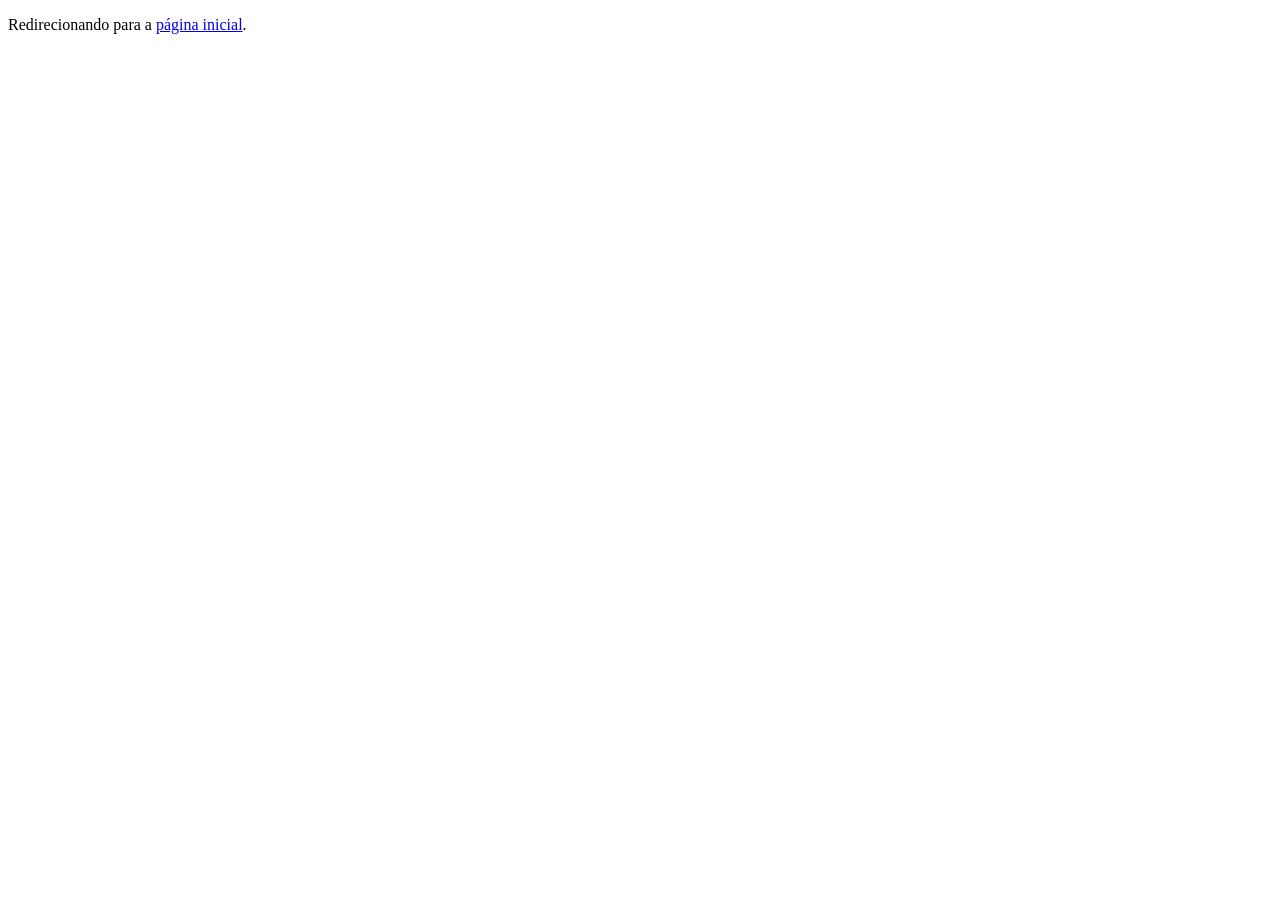
==== commit 36b80c0d: "refactor: redireciona index.html para index.php" ====
--- a/index.html
+++ b/index.html
@@ -1,871 +1,13 @@
 <!DOCTYPE html>
 <html lang="pt-BR">
-
 <head>
   <meta charset="UTF-8">
-
-  <meta name="viewport" content="width=device-width, initial-scale=1.0">
-
-  <title>Cachaças de Novo Cruzeiro | História, Cultura e Festival</title>
-  <meta name="description"
-    content="Conheça as cachaças de Novo Cruzeiro, seus produtores, histórias, premiações e a tradição do Festival da Cachaça em Minas Gerais.">
-  <meta name="robots" content="index, follow">
-  <meta name="theme-color" content="#3a0b0c">
-  <meta property="og:title" content="Cachaças de Novo Cruzeiro | História, Cultura e Festival">
-  <meta property="og:description"
-    content="Conheça as cachaças, os produtores e o Festival da Cachaça de Novo Cruzeiro, Minas Gerais.">
-  <meta property="og:type" content="website">
-  <meta property="og:locale" content="pt_BR">
-  <meta property="og:image" content="assets/img/artistas/Banner.png">
-  <link rel="icon" href="./assets/img/logo.png" type="image/png">
-
-  <link rel="stylesheet" href="assets/css/reset.css">
-
-  <link rel="stylesheet" href="assets/css/style.css">
-
-  <link rel="stylesheet" href="assets/css/responsivo.css">
+  <meta http-equiv="refresh" content="0; url=./index.php">
+  <meta name="robots" content="noindex, follow">
+  <link rel="canonical" href="./index.php">
+  <title>Redirecionando…</title>
 </head>
-
 <body>
-
-  <a class="skip-link" href="#conteudo-principal">Pular para o conteúdo</a>
-
-  <!-- =========================
-         HEADER
-    ========================== -->
-
-  <header class="header">
-
-    <a class="header-brand" href="./index.html" aria-label="Cachaças de Novo Cruzeiro — página inicial">
-      <img src="./assets/img/logo.png" alt="Cachaças Novo Cruzeiro" width="500" height="500" decoding="async">
-    </a>
-
-    <nav>
-      <ul class="menu">
-
-        <li>
-          <a href="./index.html" aria-current="page">
-            Home
-          </a>
-        </li>
-
-        <li>
-          <a href="./pages/premiation/premiation.php">
-            Premiações
-          </a>
-        </li>
-
-      </ul>
-    </nav>
-
-  </header>
-
-
-  <!-- =========================
-         CONTEÚDO PRINCIPAL
-    ========================== -->
-
-  <main class="desktop" id="conteudo-principal">
-
-    <!-- =========================
-             BANNER
-        ========================== -->
-
-    <section class="banner">
-
-      <img src="./assets/img/artistas/Banner.png" alt="Estação antiga de Novo Cruzeiro" width="2172" height="724"
-        fetchpriority="high">
-
-      <h1 id="frase-dinamica">
-        Seja Bem Vindo ao Portal das Cachaças
-      </h1>
-
-    </section>
-
-
-    <!-- =========================
-             SEÇÃO DAS CACHAÇAS
-        ========================== -->
-
-    <section class="cachacas-area">
-
-      <div class="titulo-cachacas">
-
-        <h2>
-          Conheça as Cachaças de Novo Cruzeiro
-        </h2>
-
-        <p>
-          Conheça um pouco das cachaças produzidas em nossa terra.
-        </p>
-
-      </div>
-
-
-      <div class="container">
-
-        <!-- SETA ESQUERDA -->
-
-        <button class="go-back" type="button" aria-label="Ver cachaças anteriores">
-
-          <img src="./assets/icons/arrow-left.svg" alt="" width="24" height="24">
-
-        </button>
-
-
-        <!-- CARDS -->
-
-        <section class="cachacas-section">
-
-          <!-- BORALINA -->
-
-          <article class="cards" style="--i: 1">
-
-            <img src="./assets/img/cachaca-boralina.webp" alt="Garrafa da Cachaça Boralina" loading="lazy"
-              decoding="async">
-
-            <span class="cachaca-nome">
-              Boralina
-            </span>
-
-            <div class="cachaca-tags">
-              <span class="tag tag-local">
-                F.Borá
-              </span>
-
-              <span class="tag tag-produtor">
-                D.Queixada/Lufa
-              </span>
-            </div>
-
-            <a class="ver-mais" href="./boralina.php">
-              Ver Mais
-            </a>
-
-          </article>
-
-          <!-- Gravatá -->
-
-          <article class="cards" style="--i: 2">
-
-            <img src="./assets/img/cachaca-gravata-ouro-700ml-00615_1.webp" alt="Garrafa da Cachaça Gravatá"
-              loading="lazy" decoding="async">
-
-            <span class="cachaca-nome">
-              Gravatá
-            </span>
-
-            <div class="cachaca-tags">
-              <span class="tag tag-local">
-                F.Borá
-              </span>
-
-              <span class="tag tag-produtor">
-                D.Queixada
-              </span>
-            </div>
-
-            <a class="ver-mais" href="./Gravata.php">
-              Ver Mais
-            </a>
-
-          </article>
-
-
-          <!-- NOVA FONTE -->
-
-          <article class="cards" style="--i: 3">
-
-            <img src="./assets/img/cachaça-nova-fonte.jpg" alt="Garrafa da Cachaça Nova Fonte" loading="lazy"
-              decoding="async">
-
-            <span class="cachaca-nome">
-              Nova Fonte
-            </span>
-
-            <div class="cachaca-tags">
-              <span class="tag tag-local">
-                F.Viana
-              </span>
-
-              <span class="tag tag-produtor">
-                D.Queixada
-              </span>
-            </div>
-
-            <a class="ver-mais" href="nova-fonte.php">
-              Ver Mais
-            </a>
-
-          </article>
-
-
-          <!-- HERCULANA -->
-
-          <article class="cards" style="--i: 4">
-
-            <img src="./assets/img/cachaca-herculana.webp" alt="Garrafa da Cachaça Herculana" loading="lazy"
-              decoding="async">
-
-            <span class="cachaca-nome">
-              Herculana
-            </span>
-
-            <div class="cachaca-tags">
-              <span class="tag tag-local">
-                F.Consulta
-              </span>
-
-              <span class="tag tag-produtor">
-                D.Santa Cruz
-              </span>
-            </div>
-
-            <a class="ver-mais" href="./herculana.php">
-              Ver Mais
-            </a>
-
-          </article>
-
-
-          <!-- FORMOSINHA -->
-
-          <article class="cards" style="--i: 5">
-
-            <img src="./assets/img/cachaca-formosinha.jpg" alt="Garrafa da Cachaça Formosinha" loading="lazy"
-              decoding="async">
-
-            <span class="cachaca-nome">
-              Formosinha
-            </span>
-
-            <div class="cachaca-tags">
-              <span class="tag tag-local">
-                F.Ribeirão da Pedra
-              </span>
-
-              <span class="tag tag-produtor">
-                D.Queixada
-              </span>
-            </div>
-
-            <a class="ver-mais" href="./formosinha.php">
-              Ver Mais
-            </a>
-
-          </article>
-
-
-          <!-- CARVALHO DE MINAS -->
-
-          <article class="cards" style="--i: 6">
-
-            <img src="./assets/img/cachaca-carvalho-de-minas.jpg" alt="Garrafa da Cachaça Carvalho de Minas"
-              loading="lazy" decoding="async">
-
-            <span class="cachaca-nome">
-              Carvalho de Minas
-            </span>
-
-            <div class="cachaca-tags">
-              <span class="tag tag-local">
-                L:Corrego Espirito Santo
-              </span>
-
-              <span class="tag tag-produtor">
-                D.Novilhona
-              </span>
-            </div>
-
-            <a class="ver-mais" href="./carvalho-minas.php">
-              Ver Mais
-            </a>
-
-          </article>
-
-
-          <!-- RIBEIRINHA -->
-
-          <article class="cards" style="--i: 7">
-
-            <img src="./assets/img/cachaca-ribeirinha.jpg" alt="Garrafa da Cachaça Ribeirinha" loading="lazy"
-              decoding="async">
-
-            <span class="cachaca-nome">
-              Ribeirinha
-            </span>
-
-            <div class="cachaca-tags">
-              <span class="tag tag-local">
-                L:Corrégo Furquilha
-              </span>
-
-              <span class="tag tag-produtor">
-                D.Lufa
-              </span>
-            </div>
-
-            <a class="ver-mais" href="./ribeirinha.php">
-              Ver Mais
-            </a>
-
-          </article>
-
-          <!-- Barreiro -->
-
-          <article class="cards" style="--i: 8">
-
-            <img src="./assets/img/cachaca-barreiro.jpg" alt="Garrafa da Cachaça Barreiro" loading="lazy"
-              decoding="async">
-
-            <span class="cachaca-nome">
-              Barreiro
-            </span>
-
-            <div class="cachaca-tags">
-              <span class="tag tag-local">
-                F:Santa Maria
-              </span>
-
-              <span class="tag tag-produtor">
-                D.Sede
-              </span>
-            </div>
-
-            <a class="ver-mais" href="./barreiro.php">
-              Ver Mais
-            </a>
-
-          </article>
-
-          <!-- Coragem -->
-
-          <article class="cards" style="--i: 9">
-
-            <img src="./assets/img/artistas/Coragem.png" alt="Rótulo da Cachaça Coragem" loading="lazy"
-              decoding="async">
-
-            <span class="cachaca-nome">
-              Coragem
-            </span>
-
-            <div class="cachaca-tags">
-              <span class="tag tag-local">
-                F:Conceição
-              </span>
-
-              <span class="tag tag-produtor">
-                D.Novilhona
-              </span>
-            </div>
-
-            <a class="ver-mais" href="./Coragem.php">
-              Ver Mais
-            </a>
-
-          </article>
-
-          <article class="cards" style="--i: 10">
-
-            <img src="./assets/img/Photos-1-001/ramiro.jpg" alt="Rótulo da Cachaça Ramiro" loading="lazy"
-              decoding="async">
-
-            <span class="cachaca-nome">
-              Ramiro Teixeira
-            </span>
-
-            <div class="cachaca-tags">
-              <span class="tag tag-local">
-                F:Santo Antônio
-              </span>
-
-              <span class="tag tag-produtor">
-                D.Novilhona
-              </span>
-            </div>
-
-            <a class="ver-mais" href="./ramiro.php">
-              Ver Mais
-            </a>
-
-          </article>
-
-          <article class="cards" style="--i: 11">
-
-            <img src="./assets/img/Photos-1-001/pinheirinha.jpg" alt="Rótulo da Cachaça pinheirinha" loading="lazy"
-              decoding="async">
-
-            <span class="cachaca-nome">
-              Pinheirinha
-            </span>
-
-            <div class="cachaca-tags">
-              <span class="tag tag-local">
-                F:Vila Barrinha
-              </span>
-
-              <span class="tag tag-produtor">
-                D.Sede
-              </span>
-            </div>
-
-            <a class="ver-mais" href="./pinheirinha.php">
-              Ver Mais
-            </a>
-
-          </article>
-
-          <article class="cards" style="--i: 12">
-
-            <img src="./assets/img/Photos-1-001/Mineirinha.jpg" alt="Rótulo da Cachaça Mineirinha" loading="lazy"
-              decoding="async">
-
-            <span class="cachaca-nome">
-              Mineirinha
-            </span>
-
-            <div class="cachaca-tags">
-              <span class="tag tag-local">
-                F:Mandassaia
-              </span>
-
-              <span class="tag tag-produtor">
-                D.Lufa
-              </span>
-            </div>
-
-            <a class="ver-mais" href="./Mineirinha.php">
-              Ver Mais
-            </a>
-
-          </article>
-
-          <article class="cards" style="--i: 13">
-
-            <img src="./assets/img/Photos-1-001/aminesia.jpg" alt="Rótulo da Cachaça Aminésia" loading="lazy"
-              decoding="async">
-
-            <span class="cachaca-nome">
-              Aminésia
-            </span>
-
-            <div class="cachaca-tags">
-              <span class="tag tag-local">
-                F:Sobrado
-              </span>
-
-              <span class="tag tag-produtor">
-                D.Queixada
-              </span>
-            </div>
-
-            <a class="ver-mais" href="./Aminésia.php">
-              Ver Mais
-            </a>
-
-          </article>
-
-        </section>
-
-
-        <!-- SETA DIREITA -->
-
-        <button class="go-forward" type="button" aria-label="Ver próximas cachaças">
-
-          <img src="./assets/icons/arrow-right.svg" alt="" width="24" height="24">
-
-        </button>
-
-      </div>
-
-    </section>
-
-    <!-- =========================
-     31º FESTIVAL DA CACHAÇA
-========================== -->
-
-    <section class="festival-section" id="festival">
-
-      <div class="festival-header">
-
-        <span class="festival-subtitulo">
-          Eventos & Cultura
-        </span>
-
-        <h2>
-          31º Festival da Cachaça
-        </h2>
-
-        <p>
-          Música, cultura e tradição se encontram em uma das
-          maiores celebrações de Novo Cruzeiro.
-        </p>
-
-      </div>
-
-
-      <!-- DIAS DO FESTIVAL -->
-
-      <div class="festival-days" role="tablist" aria-label="Dias do Festival da Cachaça">
-
-        <button class="festival-day active" type="button" data-festival-index="0" role="tab" aria-selected="true">
-          <span>Sexta</span>
-          <small>1º dia</small>
-        </button>
-
-        <button class="festival-day" type="button" data-festival-index="1" role="tab" aria-selected="false"
-          tabindex="-1">
-          <span>Sábado</span>
-          <small>2º dia</small>
-        </button>
-
-        <button class="festival-day" type="button" data-festival-index="2" role="tab" aria-selected="false"
-          tabindex="-1">
-          <span>Domingo</span>
-          <small>3º dia</small>
-        </button>
-
-      </div>
-
-      <!-- PROGRAMAÇÃO -->
-
-      <div class="festival-showcase" id="festival-showcase" aria-label="Programação selecionada do festival">
-
-        <!-- ATRAÇÃO PRINCIPAL -->
-
-        <div class="festival-main">
-
-          <img id="festival-main-image" src="./assets/img/artistas/artista-quinta.jpg"
-            alt="Atração principal de sexta-feira" width="320" height="320" loading="lazy" decoding="async">
-
-          <div class="festival-main-overlay"></div>
-
-
-          <div class="festival-main-content">
-
-            <span class="festival-badge">
-              ★ Atração principal
-            </span>
-
-            <p class="festival-current-day" id="festival-current-day">
-              Sexta-feira
-            </p>
-
-            <h3 id="festival-main-name">
-              Ícaro e Gilmar
-            </h3>
-
-            <div class="festival-time">
-
-              <span>
-                Show
-              </span>
-
-              <strong id="festival-main-time">
-                00:00
-              </strong>
-
-            </div>
-
-          </div>
-
-        </div>
-
-
-        <!-- OUTRAS ATRAÇÕES -->
-
-        <div class="festival-other-shows">
-
-          <div class="festival-other-header">
-
-            <span>
-              Programação
-            </span>
-
-            <h3>
-              Outros shows da noite
-            </h3>
-
-          </div>
-
-
-          <div class="festival-lineup" id="festival-lineup">
-
-            <!-- JavaScript coloca os artistas aqui -->
-
-          </div>
-
-        </div>
-
-      </div>
-
-
-      <!-- INDICADORES -->
-      <div class="festival-indicators">
-
-        <button class="festival-indicator active" type="button" data-festival-index="0"
-          aria-label="Ver sexta-feira"></button>
-
-        <button class="festival-indicator" type="button" data-festival-index="1" aria-label="Ver sábado"></button>
-
-        <button class="festival-indicator" type="button" data-festival-index="2" aria-label="Ver domingo"></button>
-
-      </div>
-
-    </section>
-
-    <!-- ==========================================
-     HISTÓRIA DA CACHAÇA E DO FESTIVAL
-=========================================== -->
-
-    <section class="historia-section" id="historia">
-
-      <div class="historia-header">
-
-        <span class="historia-subtitulo">
-          Nossa história
-        </span>
-
-        <h2>
-          Da tradição dos alambiques ao Festival da Cachaça
-        </h2>
-
-        <p>
-          Uma história construída entre fazendas, produtores,
-          alambiques e uma celebração que se tornou parte da
-          identidade de Novo Cruzeiro.
-        </p>
-
-      </div>
-
-
-      <div class="timeline">
-
-        <!-- 1850 -->
-
-        <article class="timeline-item">
-
-          <div class="timeline-marker">
-            <span>1850</span>
-          </div>
-
-          <div class="timeline-content">
-
-            <span class="timeline-label">
-              Tradição
-            </span>
-
-            <h3>
-              A cachaça já fazia parte da nossa história
-            </h3>
-
-            <p>
-              Na Fazenda Borá funciona um dos alambiques
-              mais antigos de Novo Cruzeiro. A produção da
-              Cachaça Boralina remonta a 1850, mostrando que
-              a tradição da bebida no município começou muito
-              antes da criação do Festival da Cachaça.
-            </p>
-
-          </div>
-
-        </article>
-
-
-        <!-- 1994 -->
-
-        <article class="timeline-item">
-
-          <div class="timeline-marker">
-            <span>1994</span>
-          </div>
-
-          <div class="timeline-content">
-
-            <span class="timeline-label">
-              O começo do festival
-            </span>
-
-            <h3>
-              Nasce o Festival da Cachaça
-            </h3>
-
-            <p>
-              Idealizado pela Associação Comercial e
-              Agropecuária de Novo Cruzeiro — ACIANC —,
-              o Festival nasceu para valorizar as cachaças
-              produzidas nos alambiques locais e incentivar
-              a micro e pequena indústria do município.
-            </p>
-
-            <p>
-              Sua primeira edição aconteceu na Avenida
-              Júlio Campos, no centro da cidade, ainda com
-              um público relativamente pequeno.
-            </p>
-
-          </div>
-
-        </article>
-
-
-        <!-- CRESCIMENTO -->
-
-        <article class="timeline-item">
-
-          <div class="timeline-marker timeline-marker-text">
-            <span>2000+</span>
-          </div>
-
-          <div class="timeline-content">
-
-            <span class="timeline-label">
-              Crescimento
-            </span>
-
-            <h3>
-              O Festival ganha Novo Cruzeiro
-            </h3>
-
-            <p>
-              Com o crescimento da festa e a chegada de
-              visitantes de outras cidades, o espaço original
-              já não acompanhava mais as proporções alcançadas
-              pelo evento.
-            </p>
-
-            <p>
-              Na primeira década dos anos 2000, o município
-              construiu o Parque de Eventos José Barrack
-              Sobrinho, que passou a receber o Festival da
-              Cachaça.
-            </p>
-
-          </div>
-
-        </article>
-
-
-        <!-- HOJE -->
-
-        <article class="timeline-item timeline-item-destaque">
-
-          <div class="timeline-marker">
-            <span>2026</span>
-          </div>
-
-          <div class="timeline-content">
-
-            <span class="timeline-label">
-              Presente
-            </span>
-
-            <h3>
-              31º Festival da Cachaça
-            </h3>
-
-            <p>
-              Em 2026, Novo Cruzeiro chega à 31ª edição do
-              Festival da Cachaça e da Microindústria,
-              mantendo viva uma tradição que une produção
-              local, cultura, gastronomia, comércio e música.
-            </p>
-
-            <div class="timeline-evento">
-
-              <span>
-                04 a 07
-              </span>
-
-              <div>
-                <strong>
-                  Setembro de 2026
-                </strong>
-
-                <small>
-                  Novo Cruzeiro — MG
-                </small>
-              </div>
-
-            </div>
-
-          </div>
-
-          <a href="./pages/festival/historia.php" class="historia-saiba-mais">
-            Conheça a história completa
-            <span aria-hidden="true">→</span>
-          </a>
-
-        </article>
-
-      </div>
-
-    </section>
-
-  </main>
-
-
-  <!-- =========================
-         FOOTER
-    ========================== -->
-
-  <footer class="footer">
-
-    <div class="footer-content">
-
-      <div class="footer-brand">
-
-        <img src="./assets/img/logo.png" alt="Cachaças Novo Cruzeiro" width="500" height="500" loading="lazy"
-          decoding="async">
-
-        <p>
-          Cultura, tradição e história
-          de Novo Cruzeiro.
-        </p>
-
-      </div>
-
-
-      <div class="footer-social">
-
-        <h2>
-          Siga-nos
-        </h2>
-
-        <nav class="social">
-
-          <a href="https://www.instagram.com/rkmsistemas?igsi=MTI2MW9oZWFxM2pxcg%3D%3D" target="_blank"
-            aria-label="Instagram (abre em nova aba)" rel="noopener noreferrer">
-            <img src="./assets/icons/instagram.svg" alt="">
-          </a>
-
-          <a href="https://wa.me/5533988326434?text=Ol%C3%A1!%20Vim%20pelo%20site%20das%20cacha%C3%A7as!%20Gostaria%20de%20mais%20algumas%20infoma%C3%A7%C3%B5es."
-            target="_blank" aria-label="WhatsApp (abre em nova aba)" rel="noopener noreferrer">
-            <img src="./assets/icons/whatsapp.svg" alt="">
-          </a>
-
-        </nav>
-
-      </div>
-
-    </div>
-
-
-    <div class="footer-bottom">
-
-      <p>
-        © 2026 RKM Sistemas.
-        Todos os direitos reservados.
-      </p>
-
-    </div>
-
-  </footer>
-
-
-  <script src="./assets/js/script.js" defer></script>
-  <script src="./assets/js/eventos.js" defer></script>
-
+  <p>Redirecionando para a <a href="./index.php">página inicial</a>.</p>
 </body>
-
-</html>+</html>
